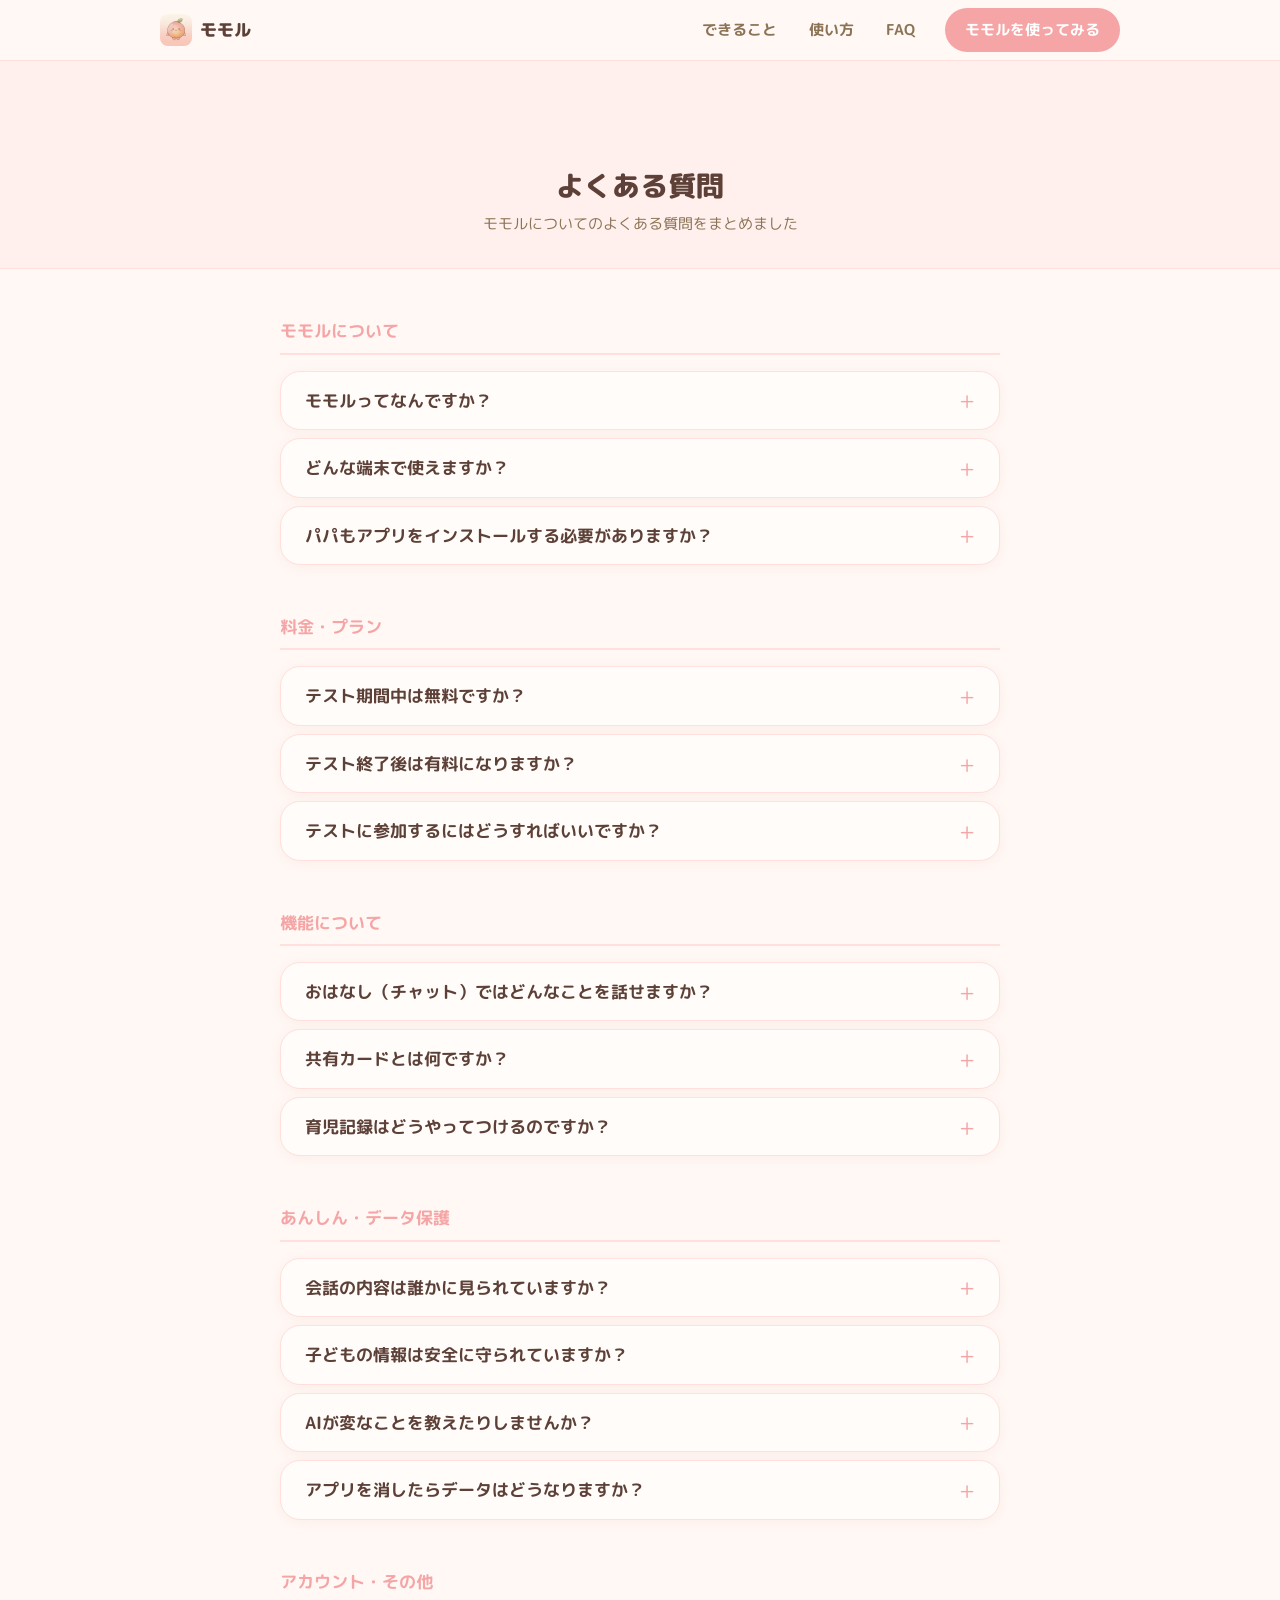
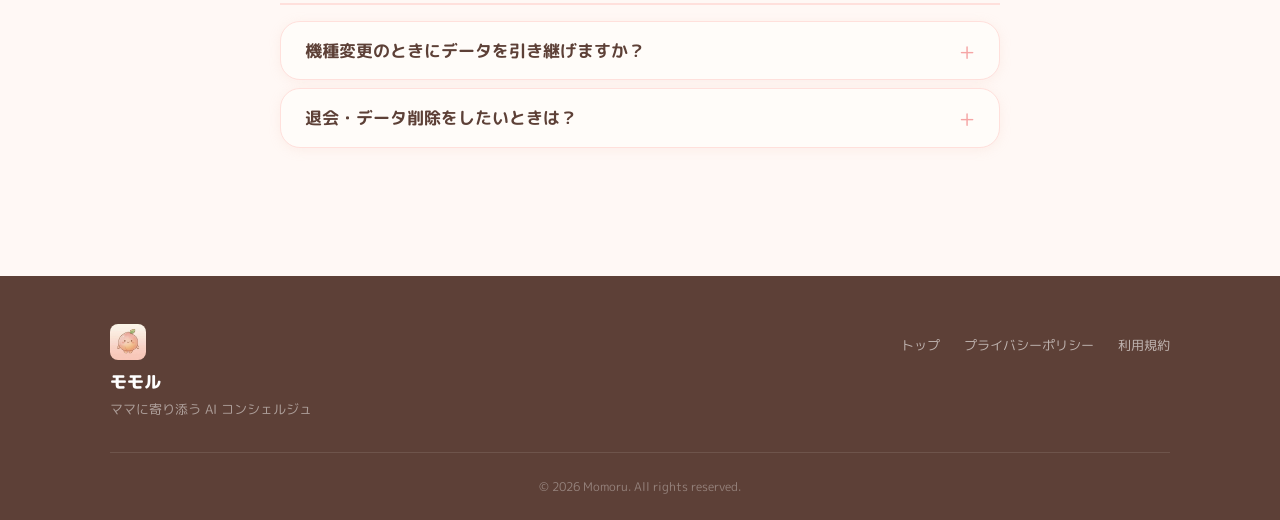
==== faq.html @ 01ae1408 "fix: 追加フィードバック11項目を反映（CTA遷移先・モモルって？説明文・guide④・FAQ回答4件修正）" ====
<!DOCTYPE html>
<html lang="ja">
<head>
  <meta charset="UTF-8">
  <meta name="viewport" content="width=device-width, initial-scale=1.0">
  <title>よくある質問 - モモル</title>
  <meta name="description" content="モモルに関するよくある質問をまとめました。料金、使い方、データの安全性など。">
  <link rel="icon" type="image/png" href="images/icon.png">
  <link rel="preconnect" href="https://fonts.googleapis.com">
  <link rel="preconnect" href="https://fonts.gstatic.com" crossorigin>
  <link href="https://fonts.googleapis.com/css2?family=M+PLUS+Rounded+1c:wght@400;500;700;800&display=swap" rel="stylesheet">
  <link rel="stylesheet" href="style.css">
</head>
<body class="subpage-body">

  <!-- ナビバー（共通） -->
  <nav class="navbar" id="navbar">
    <div class="nav-inner">
      <a href="index.html" class="nav-logo">
        <img src="images/icon.png" alt="モモル" class="nav-logo-img">
        <span class="nav-logo-text">モモル</span>
      </a>
      <div class="nav-links">
        <a href="index.html#features" class="nav-link">できること</a>
        <a href="index.html#how-it-works" class="nav-link">使い方</a>
        <a href="index.html#faq" class="nav-link">FAQ</a>
      </div>
      <a href="guide.html" class="nav-cta-btn">
        モモルを使ってみる
      </a>
      <button class="nav-hamburger" id="hamburger" aria-label="メニューを開く">
        <span></span><span></span><span></span>
      </button>
    </div>
    <div class="mobile-menu" id="mobileMenu">
      <a href="index.html#features" class="mobile-link">できること</a>
      <a href="index.html#how-it-works" class="mobile-link">使い方</a>
      <a href="index.html#faq" class="mobile-link">FAQ</a>
      <a href="guide.html" class="mobile-cta-btn">
        モモルを使ってみる
      </a>
    </div>
  </nav>

  <!-- ページヘッダー -->
  <div class="subpage-hero">
    <h1>よくある質問</h1>
    <p>モモルについてのよくある質問をまとめました</p>
  </div>

  <!-- コンテンツ -->
  <div class="subpage-content">

    <!-- カテゴリ: モモルについて -->
    <div class="faq-page-section">
      <h2>モモルについて</h2>
      <div class="faq-list">
        <div class="faq-item">
          <button class="faq-question" aria-expanded="false">
            <span>モモルってなんですか？</span>
            <span class="faq-toggle">+</span>
          </button>
          <div class="faq-answer">
            <p>モモルは、育児中のママ・パパをサポートするAI育児コンシェルジュです。日々の育児の悩みや愚痴を聞いてくれたり、育児の記録を自動でつけてくれたり、パパに今日の様子をやさしく届けてくれます。</p>
          </div>
        </div>
        <div class="faq-item">
          <button class="faq-question" aria-expanded="false">
            <span>どんな端末で使えますか？</span>
            <span class="faq-toggle">+</span>
          </button>
          <div class="faq-answer">
            <p>現在はiOS端末（iPhone）でご利用いただけます。TestFlightアプリ経由でインストールしていただきます。Android版は今後対応予定です。</p>
          </div>
        </div>
        <div class="faq-item">
          <button class="faq-question" aria-expanded="false">
            <span>パパもアプリをインストールする必要がありますか？</span>
            <span class="faq-toggle">+</span>
          </button>
          <div class="faq-answer">
            <p>はい。パパにも同じ手順でモモルをインストールしていただき、ママの「マイページ」にある招待QRコードを読み取ることでパートナー連携ができます。連携すると、共有カードの確認やスタンプの送信ができるようになります。</p>
          </div>
        </div>
      </div>
    </div>

    <!-- カテゴリ: 料金・プラン -->
    <div class="faq-page-section">
      <h2>料金・プラン</h2>
      <div class="faq-list">
        <div class="faq-item">
          <button class="faq-question" aria-expanded="false">
            <span>テスト期間中は無料ですか？</span>
            <span class="faq-toggle">+</span>
          </button>
          <div class="faq-answer">
            <p>はい、テスト期間中はすべての機能を完全無料でご利用いただけます。テスト終了後に有料プランへの移行をご案内する予定ですが、強制ではありません。</p>
          </div>
        </div>
        <div class="faq-item">
          <button class="faq-question" aria-expanded="false">
            <span>テスト終了後は有料になりますか？</span>
            <span class="faq-toggle">+</span>
          </button>
          <div class="faq-answer">
            <p>テスト終了後に有料プランへの移行をご案内する予定です。料金詳細は正式リリース時にお知らせします。テスト期間中に有料プランへの自動移行はありません。</p>
          </div>
        </div>
        <div class="faq-item">
          <button class="faq-question" aria-expanded="false">
            <span>テストに参加するにはどうすればいいですか？</span>
            <span class="faq-toggle">+</span>
          </button>
          <div class="faq-answer">
            <p><a href="https://lin.ee/NxLDeRDX" target="_blank" rel="noopener" style="color: var(--primary); font-weight: 600;">LINE公式アカウント</a>を友達追加していただくと、TestFlightの招待リンクを自動でお届けします。</p>
          </div>
        </div>
      </div>
    </div>

    <!-- カテゴリ: 機能について -->
    <div class="faq-page-section">
      <h2>機能について</h2>
      <div class="faq-list">
        <div class="faq-item">
          <button class="faq-question" aria-expanded="false">
            <span>おはなし（チャット）ではどんなことを話せますか？</span>
            <span class="faq-toggle">+</span>
          </button>
          <div class="faq-answer">
            <p>育児の悩み、ちょっとした愚痴、嬉しかったこと、育児に関する相談など、なんでもお話しいただけます。モモルはあなたの気持ちに寄り添って、やさしく応えてくれます。</p>
          </div>
        </div>
        <div class="faq-item">
          <button class="faq-question" aria-expanded="false">
            <span>共有カードとは何ですか？</span>
            <span class="faq-toggle">+</span>
          </button>
          <div class="faq-answer">
            <p>ママとモモルの会話をもとに、その日の育児の様子をやさしくまとめたカードです。パートナー連携をしていると、パパのアプリに自動で届きます。パパはスタンプで気持ちを返すことができます。</p>
          </div>
        </div>
        <div class="faq-item">
          <button class="faq-question" aria-expanded="false">
            <span>育児記録はどうやってつけるのですか？</span>
            <span class="faq-toggle">+</span>
          </button>
          <div class="faq-answer">
            <p>モモルとの会話の中で、授乳・睡眠・離乳食などの情報が自動的に記録されます。手動で追加・修正することもできます。「レポート」タブから記録を確認できます。</p>
          </div>
        </div>
      </div>
    </div>

    <!-- カテゴリ: あんしん・データ保護 -->
    <div class="faq-page-section">
      <h2>あんしん・データ保護</h2>
      <div class="faq-list">
        <div class="faq-item">
          <button class="faq-question" aria-expanded="false">
            <span>会話の内容は誰かに見られていますか？</span>
            <span class="faq-toggle">+</span>
          </button>
          <div class="faq-answer">
            <p>会話データは適切なセキュリティ対策のもと、安全に管理されています。運営チームが会話の中身を読むことはありません。詳しくは<a href="privacy.html" style="color: var(--primary); font-weight: 600;">プライバシーポリシー</a>をご確認ください。</p>
          </div>
        </div>
        <div class="faq-item">
          <button class="faq-question" aria-expanded="false">
            <span>子どもの情報は安全に守られていますか？</span>
            <span class="faq-toggle">+</span>
          </button>
          <div class="faq-answer">
            <p>お子さまの情報は適切なセキュリティ対策のもと保存しており、第三者への提供は一切行いません。個人情報の取り扱いについては<a href="privacy.html" style="color: var(--primary); font-weight: 600;">プライバシーポリシー</a>に詳しく記載しています。</p>
          </div>
        </div>
        <div class="faq-item">
          <button class="faq-question" aria-expanded="false">
            <span>AIが変なことを教えたりしませんか？</span>
            <span class="faq-toggle">+</span>
          </button>
          <div class="faq-answer">
            <p>モモルは、不安をあおったり、危険な情報を伝えたりしないよう、やさしく寄り添う回答を心がけています。ただし、AIの回答はあくまで参考情報です。お子さまの健康に関する判断は、必ず医療の専門家にご相談ください。</p>
          </div>
        </div>
        <div class="faq-item">
          <button class="faq-question" aria-expanded="false">
            <span>アプリを消したらデータはどうなりますか？</span>
            <span class="faq-toggle">+</span>
          </button>
          <div class="faq-answer">
            <p>アプリを削除すると、端末に保存されている会話履歴は消去されます。プロフィール、共有カード、育児記録などのデータはサーバーに保存されているため、再インストールすれば復元されます。</p>
          </div>
        </div>
      </div>
    </div>

    <!-- カテゴリ: アカウント・その他 -->
    <div class="faq-page-section">
      <h2>アカウント・その他</h2>
      <div class="faq-list">
        <div class="faq-item">
          <button class="faq-question" aria-expanded="false">
            <span>機種変更のときにデータを引き継げますか？</span>
            <span class="faq-toggle">+</span>
          </button>
          <div class="faq-answer">
            <p>プロフィール、共有カード、育児記録などのサーバーデータは、新しい端末でアプリをインストールすれば引き継がれます。ただし、端末に保存されている会話履歴は引き継げませんのでご了承ください。</p>
          </div>
        </div>
        <div class="faq-item">
          <button class="faq-question" aria-expanded="false">
            <span>退会・データ削除をしたいときは？</span>
            <span class="faq-toggle">+</span>
          </button>
          <div class="faq-answer">
            <p>アプリ内の「マイページ」から退会申請ができます。退会すると、サーバーに保存されたすべてのデータ（プロフィール、共有カード、育児記録など）が削除されます。削除後のデータは復元できませんのでご注意ください。</p>
          </div>
        </div>
      </div>
    </div>

  </div>

  <!-- フッター -->
  <footer class="footer">
    <div class="footer-inner">
      <div class="footer-top">
        <div class="footer-brand">
          <img src="images/icon.png" alt="モモル" class="footer-logo">
          <span class="footer-brand-name">モモル</span>
          <p class="footer-brand-desc">ママに寄り添う AI コンシェルジュ</p>
        </div>
        <div class="footer-links">
          <a href="index.html">トップ</a>
          <a href="privacy.html">プライバシーポリシー</a>
          <a href="terms.html">利用規約</a>
        </div>
      </div>
      <div class="footer-bottom">
        <p>&copy; 2026 Momoru. All rights reserved.</p>
      </div>
    </div>
  </footer>

  <script src="script.js"></script>
</body>
</html>
---- style.css ----
/* ============================================
   モモル LP - スタイルシート
   カラーシステム: アプリ constants/theme.ts と統一
   タイポグラフィ: Apple HIG準拠（iOS Dynamic Type基準）
   ============================================ */

/* Google Fonts */
@import url('https://fonts.googleapis.com/css2?family=M+PLUS+Rounded+1c:wght@400;500;700;800&display=swap');

/* ============ CSS変数（theme.ts と同一） ============ */
:root {
  /* プライマリカラー */
  --primary:        #F5A5A5;
  --primary-dark:   #e88e8e;
  --primary-light:  #FDDCB5;

  /* テキスト */
  --text:           #5D4037;
  --text-sub:       #8B7355;
  --text-muted:     #C4B5A5;

  /* 背景 */
  --bg:             #FFF8F5;
  --bg-card:        #FFFCF9;
  --bg-elevated:    #FFF0ED;
  --bg-warm:        #FFFCF9;

  /* ボーダー */
  --border:         #FFE0DC;
  --border-light:   #FFF0ED;

  /* シャドウ */
  --shadow-sm:      0 2px 8px rgba(240,192,176,0.15);
  --shadow-md:      0 4px 16px rgba(240,192,176,0.22);
  --shadow-card:    0 2px 12px rgba(240,192,176,0.18);

  /* フォント */
  --font: 'M PLUS Rounded 1c', 'Hiragino Maru Gothic ProN', 'Hiragino Sans', sans-serif;

  /* 角丸 */
  --r-sm:  12px;
  --r-md:  16px;
  --r-lg:  20px;
  --r-xl:  24px;
  --r-pill: 9999px;

  /* ============ HIG準拠 タイポグラフィスケール ============ */
  /* iOS Dynamic Type (Large = default) に準拠 */
  --text-large-title: 34px;   /* Large Title */
  --text-title1:      28px;   /* Title 1 */
  --text-title2:      22px;   /* Title 2 */
  --text-title3:      20px;   /* Title 3 */
  --text-headline:    17px;   /* Headline (semibold) */
  --text-body:        17px;   /* Body */
  --text-callout:     16px;   /* Callout */
  --text-subhead:     15px;   /* Subhead */
  --text-footnote:    13px;   /* Footnote */
  --text-caption1:    12px;   /* Caption 1 */
  --text-caption2:    11px;   /* Caption 2 (最小) */

  /* ============ HIG準拠 余白スケール ============ */
  --space-xs:   8px;
  --space-sm:   12px;
  --space-md:   16px;
  --space-lg:   24px;
  --space-xl:   32px;
  --space-2xl:  48px;
  --space-3xl:  64px;
  --space-4xl:  80px;

  /* タッチターゲット最小サイズ */
  --touch-target: 44px;

  /* コンテンツ最大幅 */
  --max-width: 1000px;

  /* 画面端マージン */
  --page-margin: 20px;
}

/* ============ リセット & ベース ============ */
*, *::before, *::after { box-sizing: border-box; margin: 0; padding: 0; }
html {
  scroll-behavior: smooth;
  font-size: 16px; /* ブラウザデフォルト維持 */
  -webkit-text-size-adjust: 100%;
}
body {
  font-family: var(--font);
  background: var(--bg);
  color: var(--text);
  font-size: var(--text-body);
  line-height: 1.6;  /* HIG: Body line-height ≈ 1.5〜1.6 */
  overflow-x: hidden;
  -webkit-font-smoothing: antialiased;
  -moz-osx-font-smoothing: grayscale;
}
img { max-width: 100%; height: auto; display: block; }
a { text-decoration: none; color: inherit; }

/* ============ ナビバー（全ページ共通） ============ */
.navbar {
  position: fixed;
  top: 0; left: 0; right: 0;
  z-index: 1000;
  background: rgba(255, 248, 245, 0.94);
  backdrop-filter: blur(12px);
  -webkit-backdrop-filter: blur(12px);
  border-bottom: 1px solid var(--border);
  transition: box-shadow 0.3s;
}
.navbar.scrolled { box-shadow: var(--shadow-md); }

.nav-inner {
  max-width: var(--max-width);
  margin: 0 auto;
  padding: 0 var(--page-margin);
  height: 60px; /* HIG: ナビバー高さ 44pt以上 */
  display: flex;
  align-items: center;
  gap: var(--space-md);
}

.nav-logo {
  display: flex;
  align-items: center;
  gap: var(--space-xs);
  flex-shrink: 0;
  min-height: var(--touch-target); /* タッチターゲット確保 */
}
.nav-logo-img { width: 32px; height: 32px; border-radius: 8px; object-fit: cover; }
.nav-logo-text {
  font-size: var(--text-headline); /* 17px */
  font-weight: 800;
  color: var(--text);
}

.nav-links {
  display: flex;
  gap: 4px;
  margin-left: auto;
}
.nav-link {
  padding: 10px 14px; /* タッチターゲット: 高さ44px確保 */
  min-height: var(--touch-target);
  display: inline-flex;
  align-items: center;
  border-radius: var(--r-pill);
  font-size: var(--text-subhead); /* 15px */
  font-weight: 600;
  color: var(--text-sub);
  transition: background 0.2s, color 0.2s;
}
.nav-link:hover { background: var(--bg-elevated); color: var(--primary); }

.nav-cta-btn {
  display: inline-flex;
  align-items: center;
  gap: 6px;
  padding: 0 20px;
  height: var(--touch-target); /* 44px: HIG最小タッチターゲット */
  background: var(--primary);
  color: #fff;
  border-radius: var(--r-pill);
  font-size: var(--text-subhead); /* 15px */
  font-weight: 700;
  white-space: nowrap;
  flex-shrink: 0;
  transition: opacity 0.2s, transform 0.15s;
}
.nav-cta-btn:hover { opacity: 0.85; transform: translateY(-1px); }

.nav-hamburger {
  display: none;
  flex-direction: column;
  gap: 5px;
  background: none;
  border: none;
  cursor: pointer;
  padding: 10px; /* タッチターゲット確保 */
  margin-left: auto;
  min-width: var(--touch-target);
  min-height: var(--touch-target);
  align-items: center;
  justify-content: center;
}
.nav-hamburger span {
  display: block;
  width: 24px;
  height: 2px;
  background: var(--text);
  border-radius: 2px;
  transition: all 0.3s;
}

/* モバイルメニュー */
.mobile-menu {
  display: none;
  flex-direction: column;
  gap: 0;
  padding: var(--space-xs) var(--page-margin) var(--space-lg);
  border-top: 1px solid var(--border);
  background: rgba(255, 248, 245, 0.98);
}
.mobile-menu.open { display: flex; }
.mobile-link {
  padding: 14px 0; /* タッチターゲット: 高さ44px以上 */
  min-height: var(--touch-target);
  display: flex;
  align-items: center;
  font-size: var(--text-subhead); /* 15px */
  font-weight: 600;
  color: var(--text-sub);
  border-bottom: 1px solid var(--border-light);
  transition: color 0.2s;
}
.mobile-link:last-of-type { border-bottom: none; }
.mobile-link:hover { color: var(--primary); }
.mobile-cta-btn {
  display: flex;
  align-items: center;
  justify-content: center;
  gap: var(--space-xs);
  margin-top: var(--space-sm);
  height: 52px; /* モバイルCTAは大きめに */
  background: var(--primary);
  color: #fff;
  border-radius: var(--r-pill);
  font-size: var(--text-headline); /* 17px */
  font-weight: 700;
}

/* ============ セクション共通 ============ */
.section-inner {
  max-width: var(--max-width);
  margin: 0 auto;
  padding: 0 var(--page-margin);
}

.section-label {
  display: inline-block;
  font-size: var(--text-footnote); /* 13px */
  font-weight: 700;
  color: var(--primary);
  letter-spacing: 0.08em;
  margin-bottom: var(--space-xs);
}
.section-label-center { display: block; text-align: center; }

.section-title {
  font-size: clamp(var(--text-title2), 4vw, var(--text-title1)); /* 22px〜28px */
  font-weight: 800;
  color: var(--text);
  line-height: 1.3; /* HIG: 見出しは1.2〜1.3 */
  margin-bottom: var(--space-2xl); /* 48px */
}
.section-title-center { text-align: center; }

/* ============ ヒーロー ============ */
.hero {
  position: relative;
  min-height: 100dvh;
  display: flex;
  align-items: center;
  justify-content: center;
  padding: 80px var(--page-margin) var(--space-lg);
  overflow: hidden;
  background: var(--bg);
}

/* 絵本風背景装飾（IGアセット使用） */
.hero-deco { position: absolute; inset: 0; pointer-events: none; overflow: hidden; }

.deco-img {
  position: absolute;
  pointer-events: none;
  user-select: none;
}

/* 雲 */
.deco-cloud-tl { top: 6%;  left: 2%;   width: 130px; animation: floatSlow 9s ease-in-out infinite; }
.deco-cloud-tr { top: 10%; right: 3%;  width: 110px; animation: floatSlow 11s ease-in-out infinite 2s; }
.deco-cloud-bl { bottom: 18%; left: 4%;  width: 90px;  animation: floatSlow 8s ease-in-out infinite 1s; }
.deco-cloud-br { bottom: 22%; right: 3%; width: 120px; animation: floatSlow 10s ease-in-out infinite 3s; }

/* 星 */
.deco-star-tl  { top: 14%; left: 10%;  width: 34px; animation: twinkle 3s ease-in-out infinite; }
.deco-star-tr  { top: 9%;  right: 14%; width: 26px; animation: twinkle 4s ease-in-out infinite 1s; }
.deco-star-ml  { top: 32%; left: 5%;   width: 22px; animation: twinkle 3.5s ease-in-out infinite 0.5s; }
.deco-star-mr  { top: 22%; right: 7%;  width: 30px; animation: twinkle 5s ease-in-out infinite 2s; }
.deco-star-bl  { bottom: 32%; left: 9%;  width: 20px; animation: twinkle 4s ease-in-out infinite 1.5s; }
.deco-star-br  { bottom: 28%; right: 11%; width: 24px; animation: twinkle 3s ease-in-out infinite 0.8s; }

/* 植物・装飾 */
.deco-leaf-l  { bottom: 0; left: 0;  width: 90px;  }
.deco-leaf-r  { bottom: 0; right: 0; width: 90px;  }
.deco-berry   { top: 52%; left: 2%;  width: 64px;  }
.deco-flower  { top: 38%; right: 3%; width: 44px; animation: twinkle 6s ease-in-out infinite; }

@keyframes floatSlow {
  0%, 100% { transform: translateY(0); }
  50% { transform: translateY(-10px); }
}
@keyframes twinkle {
  0%, 100% { opacity: 1; transform: scale(1); }
  50% { opacity: 0.55; transform: scale(0.82); }
}
@keyframes float {
  0%, 100% { transform: translateY(0); }
  50% { transform: translateY(-14px); }
}

/* ヒーローコンテンツ */
.hero-inner {
  position: relative;
  z-index: 1;
  display: flex;
  flex-direction: column;
  align-items: center;
  text-align: center;
  max-width: 640px;
}

.hero-test-badge {
  display: inline-block;
  background: var(--bg-elevated);
  color: var(--primary);
  border: 1.5px solid var(--border);
  border-radius: var(--r-pill);
  padding: 6px 20px;
  font-size: var(--text-footnote); /* 13px */
  font-weight: 700;
  margin-bottom: var(--space-sm); /* 12px */
  letter-spacing: 0.04em;
}

/* ヒーロータイトル（ぴよログ参考サイズ感） */
.hero-label {
  font-size: clamp(var(--text-callout), 3.5vw, var(--text-title3)); /* 16px〜20px */
  font-weight: 700;
  color: var(--text-sub);
  margin-bottom: 2px;
  letter-spacing: 0.06em;
  line-height: 1.4;
  white-space: nowrap;
}

.hero-title {
  font-size: clamp(var(--text-title1), 8vw, 52px); /* 28px〜52px: ぴよログ参考 */
  font-weight: 800;
  color: var(--primary);
  line-height: 1.15;
  margin-bottom: var(--space-sm); /* 12px */
  letter-spacing: 0.02em;
}

.hero-catch {
  font-size: clamp(var(--text-title3), 4vw, var(--text-title2)); /* 20px〜22px */
  font-weight: 800;
  color: var(--text);
  margin-bottom: var(--space-xs); /* 8px */
  line-height: 1.4;
}

.hero-target {
  font-size: var(--text-subhead); /* 15px */
  font-weight: 600;
  color: var(--text-sub);
  margin-bottom: var(--space-md); /* 16px */
  line-height: 1.5;
}

.hero-cta {
  display: inline-flex;
  align-items: center;
  gap: 10px;
  padding: 0 40px;
  height: 56px; /* HIG: 主要CTAは44px以上、メインCTAは大きめに */
  background: var(--primary);
  color: #fff;
  border-radius: var(--r-pill);
  font-size: var(--text-headline); /* 17px */
  font-weight: 800;
  box-shadow: 0 6px 24px rgba(245,165,165,0.4);
  transition: background 0.2s, transform 0.15s, box-shadow 0.2s;
  margin-bottom: var(--space-sm); /* 12px */
}
.hero-cta:hover {
  background: var(--primary-dark);
  transform: translateY(-2px);
  box-shadow: 0 10px 32px rgba(245,165,165,0.5);
}

.hero-cta-note {
  font-size: var(--text-caption1); /* 12px */
  color: var(--text-muted);
  font-weight: 500;
  line-height: 1.5;
}

/* ============ モモルって？ ============ */
.about {
  padding: var(--space-4xl) 0; /* 80px */
  background: var(--bg);
}

.about-grid {
  display: grid;
  grid-template-columns: 1fr 1.4fr;
  gap: var(--space-3xl); /* 64px */
  align-items: center;
}

.about-visual { text-align: center; }
.about-img {
  width: clamp(140px, 22vw, 200px);
  margin: 0 auto;
  filter: drop-shadow(0 4px 16px rgba(245,165,165,0.25));
  animation: float 5s ease-in-out infinite;
}

.about-title {
  font-size: clamp(var(--text-title3), 3.5vw, var(--text-title1)); /* 20px〜28px */
  font-weight: 800;
  color: var(--text);
  line-height: 1.3;
  margin-bottom: var(--space-md); /* 16px */
}
.about-desc {
  font-size: var(--text-subhead); /* 15px */
  color: var(--text-sub);
  line-height: 1.8; /* 本文は広めの行間 */
  margin-bottom: var(--space-lg); /* 24px */
}
.about-tags {
  display: flex;
  flex-wrap: wrap;
  gap: var(--space-xs); /* 8px */
}
.about-tag {
  display: inline-block;
  background: var(--bg-elevated);
  color: var(--primary);
  border: 1.5px solid var(--border);
  border-radius: var(--r-pill);
  padding: 6px 16px; /* タッチターゲット考慮 */
  font-size: var(--text-footnote); /* 13px */
  font-weight: 700;
}

/* ============ 特徴セクション ============ */
.features {
  padding: var(--space-4xl) 0; /* 80px */
  background: var(--bg-card);
}

.features-grid {
  display: grid;
  grid-template-columns: repeat(2, 1fr);
  gap: var(--space-lg); /* 24px */
}

.feature-card {
  background: var(--bg);
  border: 1.5px solid var(--border);
  border-radius: var(--r-xl);
  padding: var(--space-xl) var(--space-lg); /* 32px 24px */
  display: flex;
  flex-direction: column;
  align-items: center;
  text-align: center;
  box-shadow: var(--shadow-card);
  transition: transform 0.25s, box-shadow 0.25s;
  opacity: 0;
  transform: translateY(20px);
}
.feature-card.visible {
  opacity: 1;
  transform: translateY(0);
  transition: opacity 0.5s ease, transform 0.5s ease, box-shadow 0.25s;
}
.feature-card:hover {
  transform: translateY(-4px);
  box-shadow: var(--shadow-md);
}

.feature-img-wrap {
  width: 90px;
  height: 90px;
  margin: 0 auto var(--space-md); /* 16px */
  display: flex;
  align-items: center;
  justify-content: center;
}
.feature-img {
  width: 100%;
  height: 100%;
  object-fit: contain;
  filter: drop-shadow(0 2px 8px rgba(245,165,165,0.2));
}

.feature-title {
  font-size: var(--text-headline); /* 17px: HIG Headline */
  font-weight: 800;
  color: var(--text);
  line-height: 1.4;
  margin-bottom: var(--space-xs); /* 8px */
}
.feature-desc {
  font-size: var(--text-subhead); /* 15px: HIG Subhead */
  color: var(--text-sub);
  line-height: 1.75;
}

/* ============ 使い方 ============ */
.how-it-works {
  padding: var(--space-4xl) 0; /* 80px */
  background: var(--bg);
}

.steps-grid {
  display: flex;
  align-items: flex-start;
  justify-content: center;
  gap: 0;
  margin-bottom: var(--space-lg); /* 24px */
}

.step-card {
  background: var(--bg-card);
  border: 1.5px solid var(--border);
  border-radius: var(--r-xl);
  padding: var(--space-xl) var(--space-md); /* 32px 20px */
  text-align: center;
  flex: 1;
  max-width: 260px;
  box-shadow: var(--shadow-card);
  opacity: 0;
  transform: translateY(20px);
  transition: opacity 0.5s ease, transform 0.5s ease;
}
.step-card.visible { opacity: 1; transform: translateY(0); }

.step-num-img {
  width: 44px;
  height: 44px;
  margin: 0 auto var(--space-sm); /* 12px */
}
.step-num-img img {
  width: 100%;
  height: 100%;
  object-fit: contain;
}

.step-img-wrap {
  width: 72px;
  height: 72px;
  margin: 0 auto var(--space-sm); /* 12px */
}
.step-img {
  width: 100%;
  height: 100%;
  object-fit: contain;
  filter: drop-shadow(0 2px 6px rgba(245,165,165,0.2));
}

.step-title {
  font-size: var(--text-headline); /* 17px: HIG Headline */
  font-weight: 800;
  color: var(--text);
  margin-bottom: var(--space-xs); /* 8px */
  line-height: 1.4;
}
.step-desc {
  font-size: var(--text-subhead); /* 15px: HIG Subhead */
  color: var(--text-sub);
  line-height: 1.7;
}

.step-arrow {
  font-size: 22px;
  color: var(--border);
  padding: 0 10px;
  align-self: center;
  flex-shrink: 0;
  margin-top: -20px;
}

.steps-cta {
  text-align: center;
}
.steps-guide-link {
  font-size: var(--text-subhead); /* 15px */
  font-weight: 700;
  color: var(--primary);
  border-bottom: 1.5px solid var(--border);
  padding-bottom: 2px;
  transition: color 0.2s;
}
.steps-guide-link:hover { color: var(--primary-dark); }

/* ============ テスターの声 ============ */
.testimonials {
  padding: var(--space-4xl) 0; /* 80px */
  background: var(--bg-card);
}

.testimonials-grid {
  display: grid;
  grid-template-columns: repeat(3, 1fr);
  gap: var(--space-md); /* 16px */
  margin-bottom: var(--space-md);
}

.testimonial-card {
  background: var(--bg);
  border: 1.5px solid var(--border);
  border-radius: var(--r-xl);
  padding: var(--space-lg) var(--space-md); /* 24px 20px */
  display: flex;
  flex-direction: column;
  text-align: left;
  box-shadow: var(--shadow-card);
  opacity: 0;
  transform: translateY(20px);
  transition: opacity 0.5s ease, transform 0.5s ease;
}
.testimonial-card.visible { opacity: 1; transform: translateY(0); }

.testimonial-text {
  font-size: var(--text-subhead); /* 15px: HIG Subhead（14→15に引き上げ） */
  color: var(--text-sub);
  line-height: 1.75;
  margin-bottom: var(--space-md); /* 16px */
  flex: 1;
}

.testimonial-author {
  display: flex;
  align-items: center;
  gap: 6px;
  font-size: var(--text-footnote); /* 13px */
}
.testimonial-role {
  display: inline-block;
  padding: 3px 10px;
  border-radius: var(--r-pill);
  font-size: var(--text-caption1); /* 12px */
  font-weight: 700;
}
.mama-role { background: var(--bg-elevated); color: var(--primary); }
.papa-role { background: #E0F4FF; color: #5B9BD5; }
.testimonial-name { color: var(--text-muted); }

.testimonials-note {
  text-align: center;
  font-size: var(--text-caption1); /* 12px */
  color: var(--text-muted);
  line-height: 1.6;
}

/* ============ FAQ ============ */
.faq {
  padding: var(--space-4xl) 0; /* 80px */
  background: var(--bg);
}

.faq-list {
  max-width: 720px;
  margin: 0 auto var(--space-lg); /* 24px */
  display: flex;
  flex-direction: column;
  gap: var(--space-xs); /* 8px */
}

.faq-item {
  background: var(--bg-card);
  border: 1.5px solid var(--border);
  border-radius: var(--r-lg);
  overflow: hidden;
  box-shadow: var(--shadow-card);
  transition: box-shadow 0.2s;
}
.faq-item:hover { box-shadow: var(--shadow-md); }

.faq-question {
  width: 100%;
  display: flex;
  align-items: center;
  justify-content: space-between;
  padding: var(--space-md) var(--space-lg); /* 16px 24px */
  min-height: var(--touch-target); /* 44px: タッチターゲット確保 */
  background: none;
  border: none;
  cursor: pointer;
  font-family: var(--font);
  font-size: var(--text-headline); /* 17px: HIG Headline */
  font-weight: 700;
  color: var(--text);
  text-align: left;
  gap: var(--space-sm); /* 12px */
  line-height: 1.5;
}
.faq-question:hover { color: var(--primary); }

.faq-toggle {
  font-size: 22px;
  font-weight: 400;
  color: var(--primary);
  flex-shrink: 0;
  transition: transform 0.3s;
  line-height: 1;
}
.faq-question[aria-expanded="true"] .faq-toggle { transform: rotate(45deg); }

.faq-answer {
  max-height: 0;
  overflow: hidden;
  transition: max-height 0.35s ease, padding 0.3s;
}
.faq-item.open .faq-answer {
  max-height: 400px;
  padding: 0 var(--space-lg) var(--space-md); /* 0 24px 16px */
}
.faq-answer.open {
  max-height: 400px;
  padding: 0 var(--space-lg) var(--space-md);
}
.faq-answer p {
  font-size: var(--text-subhead); /* 15px: HIG Subhead（14→15に引き上げ） */
  color: var(--text-sub);
  line-height: 1.8;
}

.faq-more {
  text-align: center;
}
.faq-more-link {
  font-size: var(--text-subhead); /* 15px */
  font-weight: 700;
  color: var(--primary);
  border-bottom: 1.5px solid var(--border);
  padding-bottom: 2px;
  display: inline-block;
  min-height: var(--touch-target);
  line-height: var(--touch-target);
}
.faq-more-link:hover { color: var(--primary-dark); }

/* ============ 最終CTA ============ */
.cta {
  position: relative;
  padding: 100px 0;
  background: var(--bg-elevated);
  overflow: hidden;
}

/* CTAセクションの絵本装飾 */
.cta-deco { position: absolute; inset: 0; pointer-events: none; overflow: hidden; }
.cta-deco-star-l { position: absolute; top: 18%; left: 5%;  width: 28px; animation: twinkle 4s ease-in-out infinite; }
.cta-deco-star-r { position: absolute; top: 14%; right: 6%; width: 32px; animation: twinkle 3s ease-in-out infinite 1s; }
.cta-deco-heart-l { position: absolute; bottom: 22%; left: 7%;  width: 36px; animation: floatSlow 5s ease-in-out infinite; }
.cta-deco-heart-r { position: absolute; bottom: 26%; right: 6%; width: 30px; animation: floatSlow 6s ease-in-out infinite 2s; }
.cta-deco-cloud-l { position: absolute; top: 8%; left: 2%;  width: 100px; animation: floatSlow 10s ease-in-out infinite; }
.cta-deco-cloud-r { position: absolute; bottom: 10%; right: 3%; width: 90px; animation: floatSlow 8s ease-in-out infinite 3s; }

.cta-inner {
  position: relative;
  z-index: 1;
  display: flex;
  flex-direction: column;
  align-items: center;
  text-align: center;
}

.cta-momo {
  width: clamp(110px, 18vw, 160px);
  margin: 0 auto var(--space-lg); /* 24px */
  filter: drop-shadow(0 6px 20px rgba(245,165,165,0.3));
  animation: float 4s ease-in-out infinite;
}

.cta-title {
  font-size: clamp(var(--text-title2), 5.5vw, var(--text-large-title)); /* 22px〜34px */
  font-weight: 800;
  color: var(--text);
  line-height: 1.3;
  margin-bottom: var(--space-sm); /* 12px */
}

.cta-sub {
  font-size: var(--text-subhead); /* 15px */
  color: var(--text-sub);
  margin-bottom: var(--space-lg); /* 24px */
  line-height: 1.6;
}

.cta-badges {
  display: flex;
  gap: var(--space-xs); /* 8px */
  flex-wrap: wrap;
  justify-content: center;
  margin-bottom: var(--space-xl); /* 32px */
}
.cta-badge {
  display: inline-block;
  background: var(--bg-card);
  border: 1.5px solid var(--border);
  border-radius: var(--r-pill);
  padding: 6px 18px;
  font-size: var(--text-footnote); /* 13px */
  font-weight: 700;
  color: var(--text-sub);
}

.cta-btn {
  display: inline-flex;
  align-items: center;
  gap: 10px;
  padding: 0 48px;
  height: 60px; /* メインCTAは大きめ */
  background: var(--primary);
  color: #fff;
  border-radius: var(--r-pill);
  font-size: var(--text-title3); /* 20px */
  font-weight: 800;
  box-shadow: 0 8px 28px rgba(245,165,165,0.4);
  transition: background 0.2s, transform 0.15s, box-shadow 0.2s;
  margin-bottom: var(--space-md); /* 16px */
}
.cta-btn:hover {
  background: var(--primary-dark);
  transform: translateY(-2px);
  box-shadow: 0 12px 36px rgba(245,165,165,0.5);
}

.cta-note {
  font-size: var(--text-footnote); /* 13px */
  color: var(--text-muted);
  line-height: 1.6;
}

/* ============ フッター ============ */
.footer {
  background: var(--text);
  color: rgba(255,255,255,0.85);
  padding: var(--space-2xl) 0 var(--space-lg); /* 48px 0 24px */
}

.footer-inner { max-width: 1100px; margin: 0 auto; padding: 0 var(--page-margin); }

.footer-top {
  display: flex;
  gap: var(--space-2xl); /* 48px */
  margin-bottom: var(--space-xl); /* 32px */
  flex-wrap: wrap;
}

.footer-brand { flex-shrink: 0; }
.footer-logo { width: 36px; height: 36px; border-radius: 8px; margin-bottom: var(--space-xs); }
.footer-brand-name {
  font-size: var(--text-headline); /* 17px */
  font-weight: 800;
  color: #fff;
  display: block;
  margin-bottom: 4px;
}
.footer-brand-desc {
  font-size: var(--text-footnote); /* 13px */
  color: rgba(255,255,255,0.5);
  line-height: 1.6;
}

.footer-links {
  display: flex;
  flex-wrap: wrap;
  gap: var(--space-xs) var(--space-lg); /* 8px 24px */
  align-content: flex-start;
  margin-left: auto;
}
.footer-links a {
  font-size: var(--text-footnote); /* 13px */
  color: rgba(255,255,255,0.6);
  transition: color 0.2s;
  min-height: var(--touch-target);
  display: inline-flex;
  align-items: center;
}
.footer-links a:hover { color: #fff; }

.footer-bottom {
  border-top: 1px solid rgba(255,255,255,0.1);
  padding-top: var(--space-lg); /* 24px */
  text-align: center;
}
.footer-bottom p {
  font-size: var(--text-caption1); /* 12px */
  color: rgba(255,255,255,0.35);
  line-height: 1.6;
}

/* ============ アニメーション ============ */
[data-animate] {
  opacity: 0;
  transform: translateY(20px);
}
[data-animate].visible {
  opacity: 1;
  transform: translateY(0);
  transition: opacity 0.5s ease, transform 0.5s ease;
}

/* ============ サブページ共通レイアウト ============ */
.subpage-body {
  padding-top: 60px;
}

.subpage-hero {
  background: var(--bg-elevated);
  padding: calc(60px + var(--space-2xl)) var(--page-margin) var(--space-xl); /* navbar(60px) + 48px top, 20px sides, 32px bottom */
  text-align: center;
  border-bottom: 1px solid var(--border);
}
.subpage-hero h1 {
  font-size: var(--text-title1); /* 28px: HIG Title 1 */
  font-weight: 800;
  color: var(--text);
  margin-bottom: var(--space-xs); /* 8px */
  line-height: 1.3;
}
.subpage-hero p {
  font-size: var(--text-subhead); /* 15px: HIG Subhead（14→15に引き上げ） */
  color: var(--text-sub);
  line-height: 1.6;
}

.subpage-content {
  max-width: 760px;
  margin: 0 auto;
  padding: var(--space-2xl) var(--page-margin) var(--space-4xl); /* 48px 20px 80px */
}

/* ============ FAQ専用ページ ============ */
.faq-page-section {
  margin-bottom: var(--space-2xl); /* 48px */
}
.faq-page-section h2 {
  font-size: var(--text-headline); /* 17px */
  font-weight: 700;
  color: var(--primary);
  margin-bottom: var(--space-md); /* 16px */
  padding-bottom: var(--space-xs); /* 8px */
  border-bottom: 2px solid var(--border);
}

/* ============ 利用規約・プライバシーポリシー ============ */
.legal-content h2 {
  font-size: var(--text-title3); /* 20px: HIG Title 3 */
  font-weight: 700;
  color: var(--text);
  margin: var(--space-xl) 0 var(--space-sm); /* 32px 0 12px */
  padding-bottom: var(--space-xs); /* 8px */
  border-bottom: 1px solid var(--border);
  line-height: 1.4;
}
.legal-content h3 {
  font-size: var(--text-headline); /* 17px: HIG Headline */
  font-weight: 700;
  color: var(--text);
  margin: var(--space-lg) 0 var(--space-xs); /* 24px 0 8px */
  line-height: 1.4;
}
.legal-content p {
  font-size: var(--text-subhead); /* 15px: HIG Subhead（14→15に引き上げ） */
  color: var(--text-sub);
  line-height: 1.8;
  margin-bottom: var(--space-sm); /* 12px */
}
.legal-content ul, .legal-content ol {
  padding-left: var(--space-lg); /* 24px */
  margin-bottom: var(--space-sm); /* 12px */
}
.legal-content li {
  font-size: var(--text-subhead); /* 15px */
  color: var(--text-sub);
  line-height: 1.8;
  margin-bottom: 6px;
}
.legal-date {
  font-size: var(--text-footnote); /* 13px */
  color: var(--text-muted);
  text-align: right;
  margin-bottom: var(--space-xl); /* 32px */
  line-height: 1.6;
}

/* ============ ガイドページ ============ */
.guide-step {
  background: var(--bg-card);
  border: 1.5px solid var(--border);
  border-radius: var(--r-xl);
  padding: var(--space-xl) var(--space-lg); /* 32px 24px */
  margin-bottom: var(--space-lg); /* 24px */
  box-shadow: var(--shadow-card);
}
.guide-step-num {
  display: inline-flex;
  align-items: center;
  justify-content: center;
  width: 36px;
  height: 36px;
  background: var(--primary);
  color: #fff;
  border-radius: 50%;
  font-size: var(--text-subhead); /* 15px */
  font-weight: 800;
  margin-bottom: var(--space-sm); /* 12px */
}
.guide-step h3 {
  font-size: var(--text-title3); /* 20px: HIG Title 3 */
  font-weight: 800;
  color: var(--text);
  margin-bottom: var(--space-xs); /* 8px */
  line-height: 1.4;
}
.guide-step p {
  font-size: var(--text-subhead); /* 15px */
  color: var(--text-sub);
  line-height: 1.8;
  margin-bottom: var(--space-xs); /* 8px */
}
.guide-step p:last-child { margin-bottom: 0; }
.guide-step-cta {
  margin: var(--space-md) 0; /* 16px */
}
.guide-step-note {
  font-size: var(--text-footnote) !important; /* 13px */
  color: var(--text-muted) !important;
  margin-top: var(--space-xs);
}
.guide-step-link {
  margin-top: var(--space-sm);
}
.guide-step-link a {
  color: var(--primary);
  font-weight: 600;
}
.guide-step-papa {
  border-color: var(--accent-warm);
  background: rgba(245, 165, 165, 0.04);
}
.guide-help {
  background: var(--bg-elevated);
  border-radius: var(--r-xl);
  padding: var(--space-xl) var(--space-lg); /* 32px 24px */
  margin-top: var(--space-xl); /* 32px */
}
.guide-help h3 {
  font-size: var(--text-title3); /* 20px */
  font-weight: 800;
  color: var(--text);
  margin-bottom: var(--space-xs); /* 8px */
}
.guide-help p {
  font-size: var(--text-subhead); /* 15px */
  color: var(--text-sub);
  line-height: 1.8;
}
.guide-help a {
  color: var(--primary);
  font-weight: 600;
}
.guide-cta {
  text-align: center;
  margin-top: var(--space-2xl); /* 48px */
}

/* ============ レスポンシブ ============ */
@media (max-width: 900px) {
  .features-grid { grid-template-columns: 1fr; }
  .testimonials-grid { grid-template-columns: 1fr; }
  .about-grid { grid-template-columns: 1fr; }
  .about-visual { order: -1; }
  .about-img { width: 140px; }
  .steps-grid { flex-direction: column; align-items: center; }
  .step-arrow { transform: rotate(90deg); margin: 0; padding: var(--space-xs) 0; }
  .step-card { max-width: 320px; width: 100%; }
}

@media (max-width: 768px) {
  .nav-links { display: none; }
  .nav-cta-btn { display: none; }
  .nav-hamburger { display: flex; }

  .hero { padding: 70px var(--page-margin) var(--space-md); }

  .features-grid { grid-template-columns: 1fr; gap: var(--space-sm); }
  .testimonials-grid { grid-template-columns: 1fr; gap: var(--space-sm); }

  .deco-cloud-tl, .deco-cloud-tr { width: 80px; }
  .deco-cloud-bl, .deco-cloud-br { width: 70px; }
  .deco-star-tl, .deco-star-tr, .deco-star-ml, .deco-star-mr { width: 18px; }
  .deco-leaf-l, .deco-leaf-r { width: 60px; }

  .footer-top { flex-direction: column; gap: var(--space-lg); }
  .footer-links { margin-left: 0; }

  /* モバイルでのフォントサイズ調整 */
  .section-title { margin-bottom: var(--space-xl); }
}

@media (max-width: 480px) {
  :root {
    --page-margin: 16px;
  }
  .feature-card { padding: var(--space-lg) var(--space-md); }
  .cta-btn { padding: 0 var(--space-xl); height: 52px; font-size: var(--text-headline); }
  .hero-catch { font-size: var(--text-title3); } /* 20px */
  .step-card { padding: var(--space-lg) var(--space-md); }
}

/* ============ スマホモックアップ ============ */
.hero-mockup-wrap {
  display: flex;
  align-items: flex-end;
  justify-content: center;
  gap: 0;
  margin-top: var(--space-xl); /* 32px */
  position: relative;
  width: 100%;
}

.hero-phone-mockup {
  position: relative;
  z-index: 2;
}

.phone-frame {
  width: 240px;
  background: #fff;
  border-radius: 36px;
  box-shadow: 0 20px 60px rgba(0,0,0,0.15), 0 4px 16px rgba(0,0,0,0.08);
  border: 6px solid #1a1a1a;
  overflow: hidden;
  position: relative;
}

/* ノッチ */
.phone-frame::before {
  content: '';
  display: block;
  width: 80px;
  height: 20px;
  background: #1a1a1a;
  border-radius: 0 0 14px 14px;
  margin: 0 auto;
  position: relative;
  z-index: 10;
}

.phone-screen {
  background: #FDF6F0;
  display: flex;
  flex-direction: column;
  min-height: 420px;
}

/* チャットヘッダー */
.phone-chat-header {
  display: flex;
  align-items: center;
  gap: 8px;
  padding: 10px 12px 8px;
  background: #fff;
  border-bottom: 1px solid #f0e8e0;
}

.phone-chat-avatar {
  width: 32px;
  height: 32px;
  border-radius: 50%;
  overflow: hidden;
  flex-shrink: 0;
  background: var(--bg-elevated);
}

.phone-avatar-img {
  width: 100%;
  height: 100%;
  object-fit: cover;
}

.phone-chat-info {
  flex: 1;
  min-width: 0;
}

.phone-chat-name {
  font-size: 10px;
  font-weight: 700;
  color: var(--text);
  white-space: nowrap;
  overflow: hidden;
  text-overflow: ellipsis;
}

.phone-chat-sub {
  font-size: 8px;
  color: var(--text-muted);
  white-space: nowrap;
  overflow: hidden;
  text-overflow: ellipsis;
}

.phone-mood-badge {
  font-size: 8px;
  font-weight: 700;
  color: var(--primary);
  background: var(--bg-elevated);
  border: 1px solid var(--border);
  border-radius: 20px;
  padding: 2px 7px;
  white-space: nowrap;
  flex-shrink: 0;
}

/* 日付区切り */
.phone-date-divider {
  text-align: center;
  font-size: 8px;
  color: var(--text-muted);
  padding: 10px 0 6px;
  position: relative;
}

.phone-date-divider::before,
.phone-date-divider::after {
  content: '';
  position: absolute;
  top: 50%;
  width: 30%;
  height: 1px;
  background: var(--border);
}

.phone-date-divider::before { left: 8px; }
.phone-date-divider::after { right: 8px; }

/* メッセージ行 */
.phone-msg-row {
  display: flex;
  align-items: flex-start;
  gap: 6px;
  padding: 4px 10px;
  flex: 1;
}

.phone-msg-avatar {
  width: 24px;
  height: 24px;
  border-radius: 50%;
  flex-shrink: 0;
  background: var(--bg-elevated);
  object-fit: cover;
}

.phone-bubble {
  border-radius: 4px 14px 14px 14px;
  padding: 8px 10px;
  font-size: 9px;
  line-height: 1.5;
  color: var(--text);
  position: relative;
  max-width: 150px;
}

.phone-bubble-momo {
  background: #fff;
  box-shadow: 0 1px 4px rgba(0,0,0,0.06);
}

.phone-bubble-time {
  display: block;
  font-size: 7px;
  color: var(--text-muted);
  text-align: right;
  margin-top: 4px;
}

/* クイック返信 */
.phone-quick-replies {
  display: flex;
  flex-wrap: wrap;
  gap: 4px;
  padding: 6px 10px;
}

.phone-quick-btn {
  font-size: 7.5px;
  font-weight: 600;
  color: var(--primary);
  border: 1px solid var(--primary);
  border-radius: 20px;
  padding: 3px 8px;
  background: #fff;
  white-space: nowrap;
}

/* 入力エリア */
.phone-input-area {
  display: flex;
  align-items: center;
  gap: 4px;
  padding: 6px 8px;
  background: #fff;
  border-top: 1px solid #f0e8e0;
  margin-top: auto;
}

.phone-input-mode {
  font-size: 7px;
  font-weight: 700;
  color: var(--primary);
  background: var(--bg-elevated);
  border: 1px solid var(--border);
  border-radius: 12px;
  padding: 3px 6px;
  white-space: nowrap;
  flex-shrink: 0;
}

.phone-input-box {
  flex: 1;
  font-size: 8px;
  color: var(--text-muted);
  background: var(--bg-elevated);
  border-radius: 12px;
  padding: 4px 8px;
  min-width: 0;
}

.phone-send-btn {
  width: 22px;
  height: 22px;
  background: var(--primary);
  color: #fff;
  border-radius: 50%;
  display: flex;
  align-items: center;
  justify-content: center;
  font-size: 9px;
  flex-shrink: 0;
}

/* タブバー */
.phone-tab-bar {
  display: flex;
  background: #fff;
  border-top: 1px solid #f0e8e0;
  padding: 4px 0 6px;
}

.phone-tab {
  flex: 1;
  display: flex;
  flex-direction: column;
  align-items: center;
  gap: 1px;
}

.phone-tab-icon {
  font-size: 12px;
  color: var(--text-muted);
}

.phone-tab-label {
  font-size: 6px;
  color: var(--text-muted);
  font-weight: 500;
}

.phone-tab.active .phone-tab-icon { color: var(--primary); }
.phone-tab.active .phone-tab-label { color: var(--primary); font-weight: 700; }

/* モモルサイドキャラ（スマホ右下オーバーレイ） */
.hero-momo-side {
  position: absolute;
  z-index: 3;
  right: -40px;
  bottom: -10px;
}

.hero-momo-side-img {
  width: 120px;
  height: auto;
  filter: drop-shadow(0 8px 20px rgba(245,165,165,0.35));
  animation: float 4s ease-in-out infinite;
}

/* モバイル対応 */
@media (max-width: 480px) {
  .phone-frame { width: 200px; }
  .phone-screen { min-height: 360px; }
  .hero-momo-side-img { width: 90px; }
  .hero-momo-side { right: -30px; bottom: -8px; }
}
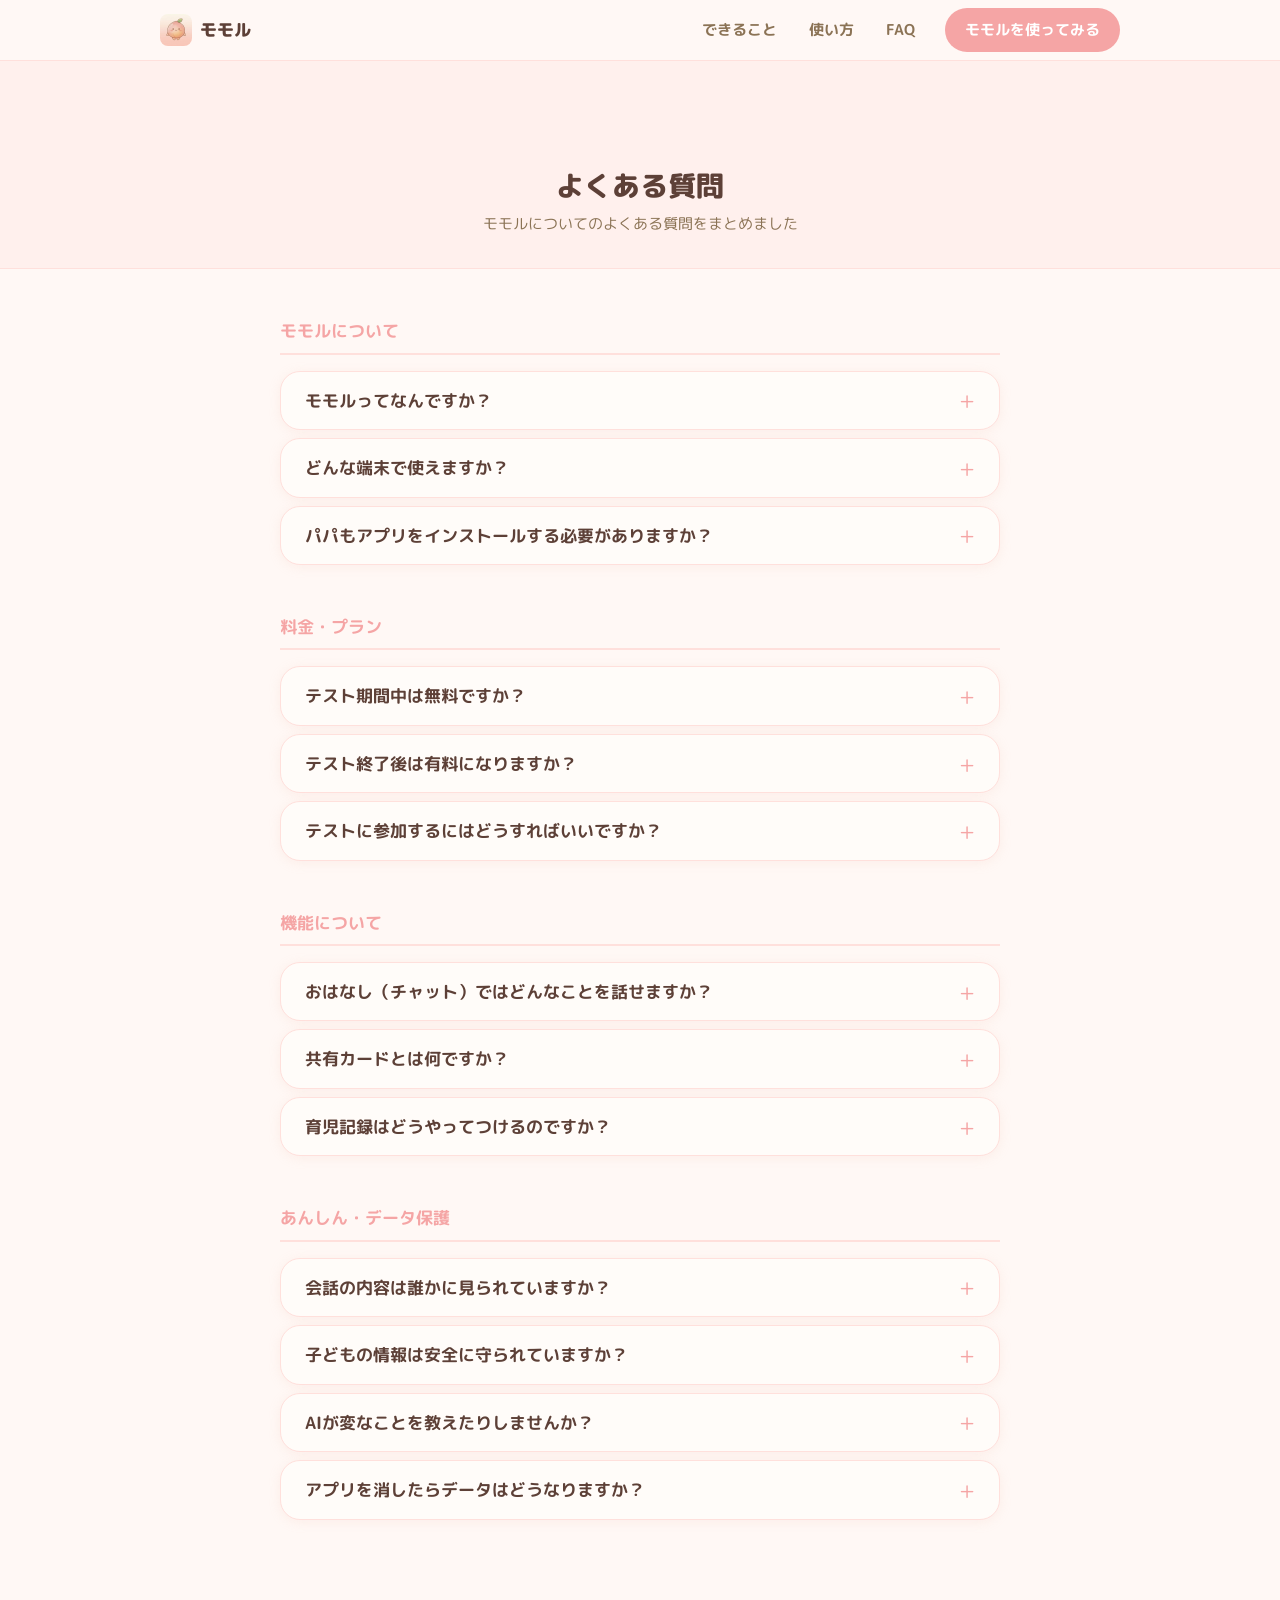
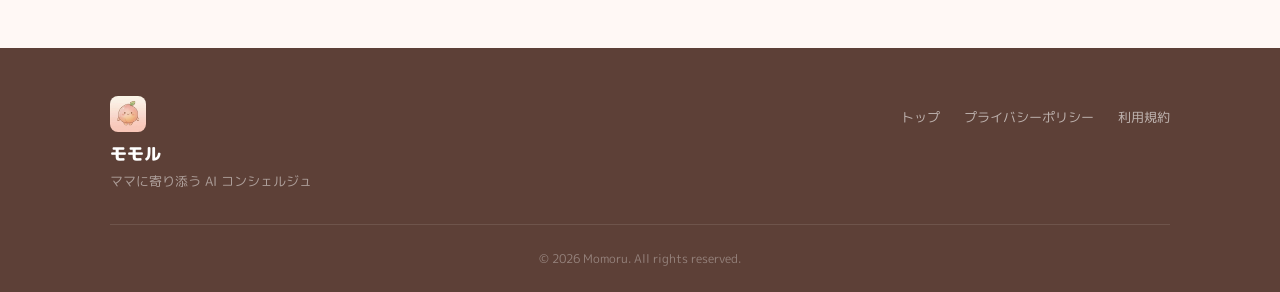
==== commit e1cbfa58: "fix: モモルって？句点削除・モモル画像追加・FAQ「アカウント・その他」エリア削除" ====
--- a/faq.html
+++ b/faq.html
@@ -196,30 +196,6 @@
       </div>
     </div>
 
-    <!-- カテゴリ: アカウント・その他 -->
-    <div class="faq-page-section">
-      <h2>アカウント・その他</h2>
-      <div class="faq-list">
-        <div class="faq-item">
-          <button class="faq-question" aria-expanded="false">
-            <span>機種変更のときにデータを引き継げますか？</span>
-            <span class="faq-toggle">+</span>
-          </button>
-          <div class="faq-answer">
-            <p>プロフィール、共有カード、育児記録などのサーバーデータは、新しい端末でアプリをインストールすれば引き継がれます。ただし、端末に保存されている会話履歴は引き継げませんのでご了承ください。</p>
-          </div>
-        </div>
-        <div class="faq-item">
-          <button class="faq-question" aria-expanded="false">
-            <span>退会・データ削除をしたいときは？</span>
-            <span class="faq-toggle">+</span>
-          </button>
-          <div class="faq-answer">
-            <p>アプリ内の「マイページ」から退会申請ができます。退会すると、サーバーに保存されたすべてのデータ（プロフィール、共有カード、育児記録など）が削除されます。削除後のデータは復元できませんのでご注意ください。</p>
-          </div>
-        </div>
-      </div>
-    </div>
 
   </div>
 
--- a/style.css
+++ b/style.css
@@ -430,7 +430,15 @@
   font-size: var(--text-subhead); /* 15px */
   color: var(--text-sub);
   line-height: 1.8; /* 本文は広めの行間 */
-  margin-bottom: var(--space-lg); /* 24px */
+  margin-bottom: var(--space-xl); /* 32px */
+}
+.about-momo-image {
+  text-align: center;
+}
+.about-momo-img {
+  width: clamp(180px, 28vw, 260px);
+  margin: 0 auto;
+  filter: drop-shadow(0 4px 16px rgba(245,165,165,0.25));
 }
 .about-tags {
   display: flex;
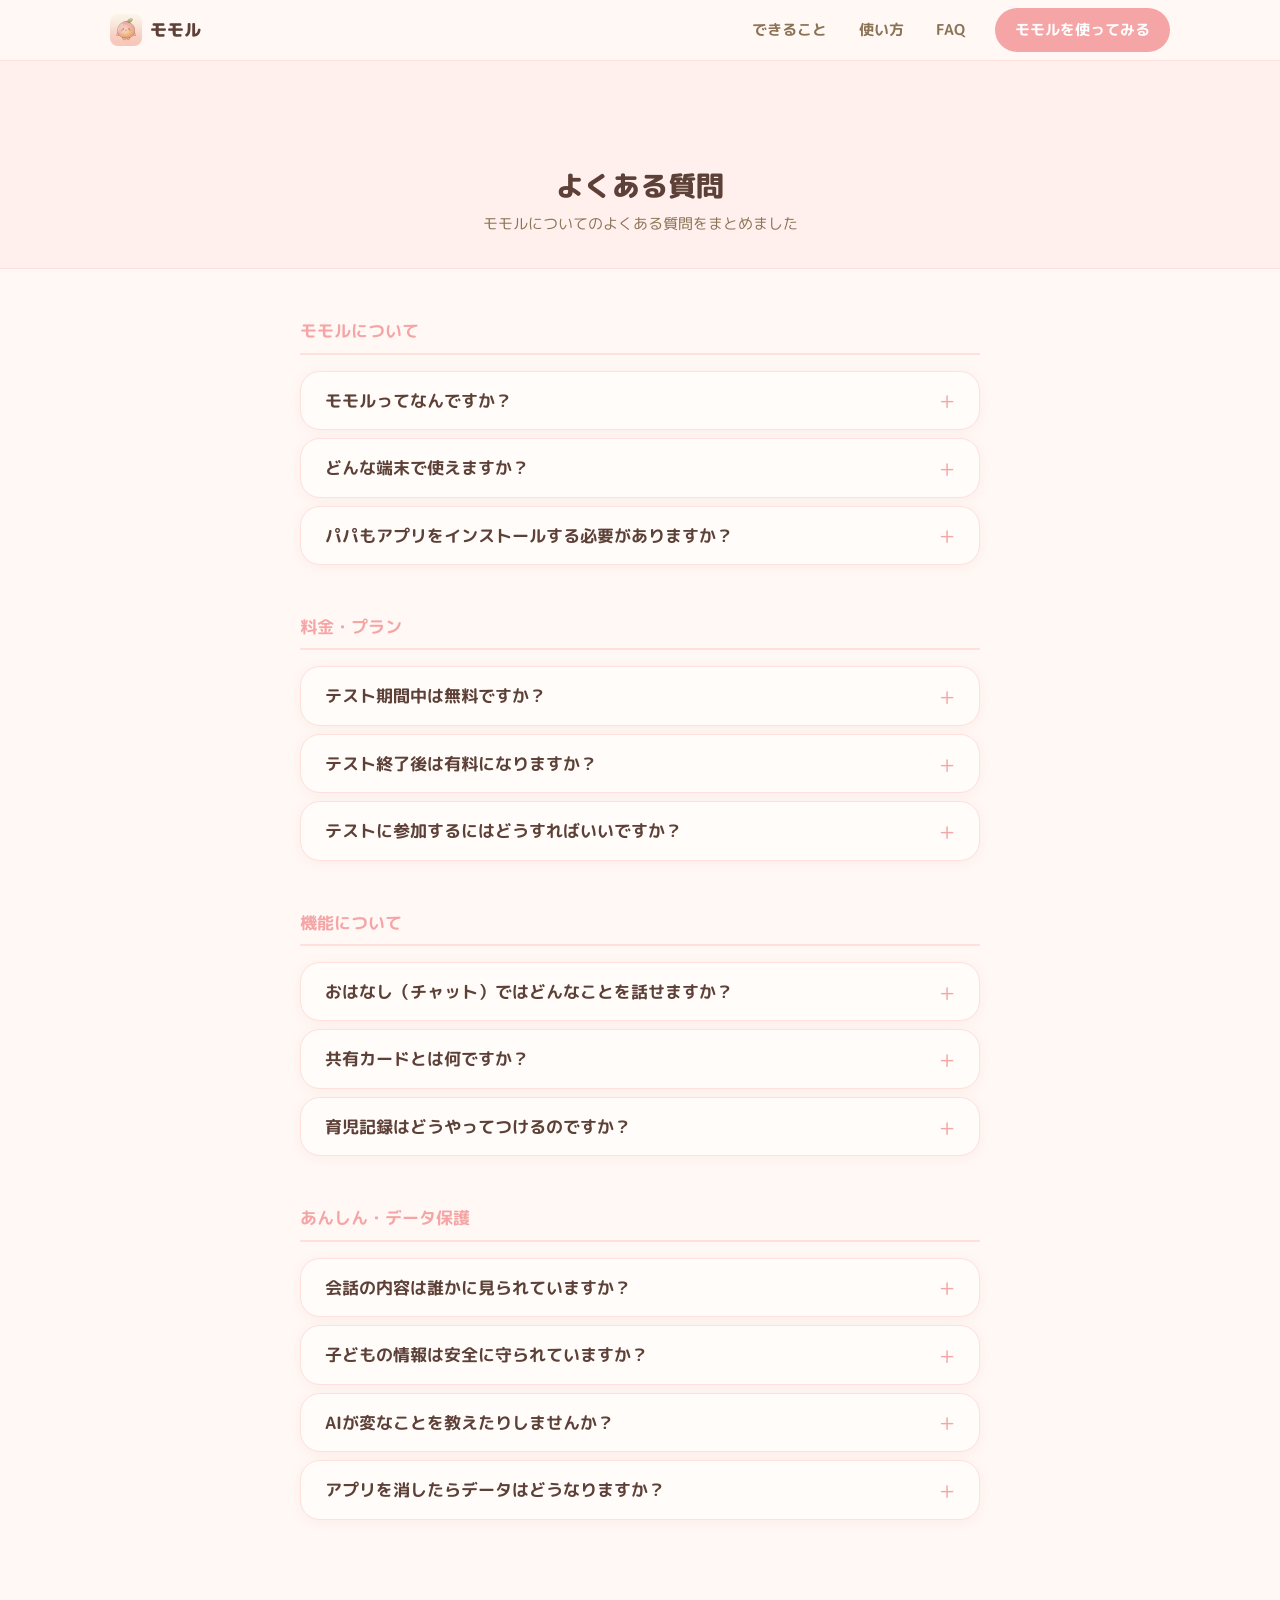
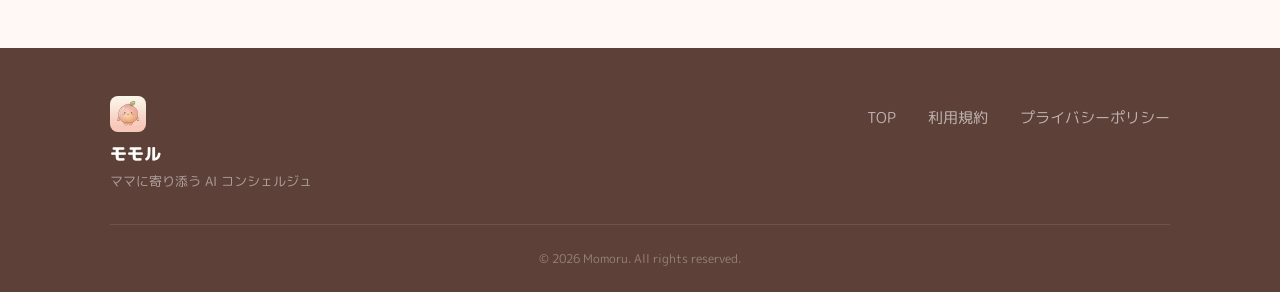
==== commit 17bde892: "fix: モバイル・PC・共通の5項目修正 ■スマホ - ヒーローのpadding-topを70px→100pxに拡大（テストユーザー募集中バッジ上の余白確保） - スマホモックアップを280px→2" ====
--- a/faq.html
+++ b/faq.html
@@ -16,16 +16,16 @@
   <!-- ナビバー（共通） -->
   <nav class="navbar" id="navbar">
     <div class="nav-inner">
-      <a href="index.html" class="nav-logo">
+      <a href="/" class="nav-logo">
         <img src="images/icon.png" alt="モモル" class="nav-logo-img">
         <span class="nav-logo-text">モモル</span>
       </a>
       <div class="nav-links">
-        <a href="index.html#features" class="nav-link">できること</a>
-        <a href="index.html#how-it-works" class="nav-link">使い方</a>
-        <a href="index.html#faq" class="nav-link">FAQ</a>
-      </div>
-      <a href="guide.html" class="nav-cta-btn">
+        <a href="/#features" class="nav-link">できること</a>
+        <a href="/#how-it-works" class="nav-link">使い方</a>
+        <a href="/#faq" class="nav-link">FAQ</a>
+      </div>
+      <a href="/guide" class="nav-cta-btn">
         モモルを使ってみる
       </a>
       <button class="nav-hamburger" id="hamburger" aria-label="メニューを開く">
@@ -33,10 +33,10 @@
       </button>
     </div>
     <div class="mobile-menu" id="mobileMenu">
-      <a href="index.html#features" class="mobile-link">できること</a>
-      <a href="index.html#how-it-works" class="mobile-link">使い方</a>
-      <a href="index.html#faq" class="mobile-link">FAQ</a>
-      <a href="guide.html" class="mobile-cta-btn">
+      <a href="/#features" class="mobile-link">できること</a>
+      <a href="/#how-it-works" class="mobile-link">使い方</a>
+      <a href="/#faq" class="mobile-link">FAQ</a>
+      <a href="/guide" class="mobile-cta-btn">
         モモルを使ってみる
       </a>
     </div>
@@ -163,7 +163,7 @@
             <span class="faq-toggle">+</span>
           </button>
           <div class="faq-answer">
-            <p>会話データは適切なセキュリティ対策のもと、安全に管理されています。運営チームが会話の中身を読むことはありません。詳しくは<a href="privacy.html" style="color: var(--primary); font-weight: 600;">プライバシーポリシー</a>をご確認ください。</p>
+            <p>会話データは適切なセキュリティ対策のもと、安全に管理されています。運営チームが会話の中身を読むことはありません。詳しくは<a href="/privacy" style="color: var(--primary); font-weight: 600;">プライバシーポリシー</a>をご確認ください。</p>
           </div>
         </div>
         <div class="faq-item">
@@ -172,7 +172,7 @@
             <span class="faq-toggle">+</span>
           </button>
           <div class="faq-answer">
-            <p>お子さまの情報は適切なセキュリティ対策のもと保存しており、第三者への提供は一切行いません。個人情報の取り扱いについては<a href="privacy.html" style="color: var(--primary); font-weight: 600;">プライバシーポリシー</a>に詳しく記載しています。</p>
+            <p>お子さまの情報は適切なセキュリティ対策のもと保存しており、第三者への提供は一切行いません。個人情報の取り扱いについては<a href="/privacy" style="color: var(--primary); font-weight: 600;">プライバシーポリシー</a>に詳しく記載しています。</p>
           </div>
         </div>
         <div class="faq-item">
@@ -209,9 +209,9 @@
           <p class="footer-brand-desc">ママに寄り添う AI コンシェルジュ</p>
         </div>
         <div class="footer-links">
-          <a href="index.html">トップ</a>
-          <a href="privacy.html">プライバシーポリシー</a>
-          <a href="terms.html">利用規約</a>
+          <a href="/">TOP</a>
+          <a href="/terms">利用規約</a>
+          <a href="/privacy">プライバシーポリシー</a>
         </div>
       </div>
       <div class="footer-bottom">
@@ -219,6 +219,11 @@
       </div>
     </div>
   </footer>
+
+  <!-- トップに戻るボタン -->
+  <button class="scroll-to-top" id="scrollToTop" aria-label="ページトップに戻る">
+    <svg viewBox="0 0 24 24"><polyline points="18 15 12 9 6 15"></polyline></svg>
+  </button>
 
   <script src="script.js"></script>
 </body>
--- a/style.css
+++ b/style.css
@@ -493,8 +493,8 @@
 }
 
 .feature-img-wrap {
-  width: 90px;
-  height: 90px;
+  width: 110px;
+  height: 110px;
   margin: 0 auto var(--space-md); /* 16px */
   display: flex;
   align-items: center;
@@ -1083,6 +1083,192 @@
   margin-top: var(--space-2xl); /* 48px */
 }
 
+/* ============ トップに戻るボタン ============ */
+.scroll-to-top {
+  position: fixed;
+  bottom: 24px;
+  right: 20px;
+  z-index: 999;
+  width: 44px;
+  height: 44px;
+  background: var(--primary);
+  color: #fff;
+  border: none;
+  border-radius: 50%;
+  box-shadow: 0 4px 16px rgba(245,165,165,0.4);
+  cursor: pointer;
+  display: flex;
+  align-items: center;
+  justify-content: center;
+  opacity: 0;
+  visibility: hidden;
+  transform: translateY(10px);
+  transition: opacity 0.3s, visibility 0.3s, transform 0.3s, background 0.2s;
+}
+.scroll-to-top.visible {
+  opacity: 1;
+  visibility: visible;
+  transform: translateY(0);
+}
+.scroll-to-top:hover {
+  background: var(--primary-dark);
+}
+.scroll-to-top svg {
+  width: 20px;
+  height: 20px;
+  fill: none;
+  stroke: #fff;
+  stroke-width: 2.5;
+  stroke-linecap: round;
+  stroke-linejoin: round;
+}
+
+/* ============ 目次（利用規約・プライバシーポリシー） ============ */
+.legal-toc {
+  background: var(--bg-card);
+  border: 1.5px solid var(--border);
+  border-radius: var(--r-lg);
+  padding: var(--space-md) var(--space-lg);
+  margin-bottom: var(--space-lg);
+}
+.legal-toc-title {
+  font-size: var(--text-headline);
+  font-weight: 700;
+  color: var(--text);
+  margin-bottom: var(--space-sm);
+}
+.legal-toc-list {
+  list-style: none;
+  padding: 0;
+  margin: 0;
+  display: flex;
+  flex-direction: column;
+  gap: 2px;
+}
+.legal-toc-list li a {
+  display: block;
+  padding: 4px 0;
+  font-size: var(--text-subhead);
+  color: var(--primary);
+  font-weight: 500;
+  transition: color 0.2s;
+  min-height: var(--touch-target);
+  line-height: var(--touch-target);
+}
+.legal-toc-list li a:hover {
+  color: var(--primary-dark);
+}
+
+/* ============ デスクトップ専用（PC版の見栄え改善） ============ */
+@media (min-width: 901px) {
+  /* コンテンツ最大幅を広げる */
+  :root {
+    --max-width: 1100px;
+  }
+
+  /* ヒーローのモックアップを大きく */
+  .phone-frame {
+    width: 280px;
+  }
+  .hero-momo-side-img {
+    width: 140px;
+  }
+
+  /* 装飾イラストを中央エリアに寄せる */
+  .deco-cloud-tl { left: 10%; }
+  .deco-cloud-tr { right: 10%; }
+  .deco-cloud-bl { left: 12%; }
+  .deco-cloud-br { right: 10%; }
+  .deco-star-tl  { left: 16%; }
+  .deco-star-tr  { right: 18%; }
+  .deco-star-ml  { left: 12%; }
+  .deco-star-mr  { right: 14%; }
+  .deco-star-bl  { left: 15%; }
+  .deco-star-br  { right: 16%; }
+  .deco-berry    { left: 10%; }
+  .deco-flower   { right: 10%; }
+  .deco-leaf-l   { left: 8%; }
+  .deco-leaf-r   { right: 8%; }
+
+  /* CTAセクション装飾も中央寄せ */
+  .cta-deco-star-l  { left: 12%; }
+  .cta-deco-star-r  { right: 12%; }
+  .cta-deco-heart-l { left: 14%; }
+  .cta-deco-heart-r { right: 12%; }
+  .cta-deco-cloud-l { left: 8%; }
+  .cta-deco-cloud-r { right: 8%; }
+
+  /* aboutセクション: イラストを大きく */
+  .about-img {
+    width: clamp(180px, 24vw, 240px);
+  }
+  .about-momo-img {
+    width: clamp(220px, 30vw, 300px);
+  }
+
+  /* できること: カードのパディングとイラストを拡大 */
+  .features-grid {
+    gap: var(--space-xl); /* 32px */
+  }
+  .feature-card {
+    padding: var(--space-2xl) var(--space-xl); /* 48px 32px */
+  }
+  .feature-img-wrap {
+    width: 130px;
+    height: 130px;
+    margin-bottom: var(--space-lg); /* 24px */
+  }
+  .feature-title {
+    font-size: var(--text-title3); /* 20px */
+    margin-bottom: var(--space-sm); /* 12px */
+  }
+  .feature-desc {
+    font-size: var(--text-body); /* 17px */
+  }
+
+  /* 使い方: ステップカードを広く */
+  .steps-grid {
+    gap: var(--space-sm); /* 12px（矢印含む） */
+  }
+  .step-card {
+    max-width: 300px;
+    padding: var(--space-2xl) var(--space-lg); /* 48px 24px */
+  }
+  .step-img-wrap {
+    width: 88px;
+    height: 88px;
+    margin-bottom: var(--space-md); /* 16px */
+  }
+  .step-title {
+    font-size: var(--text-title3); /* 20px */
+  }
+  .step-desc {
+    font-size: var(--text-body); /* 17px */
+  }
+  .step-arrow {
+    font-size: 26px;
+    padding: 0 14px;
+  }
+
+  /* FAQ: 幅を広げる */
+  .faq-list {
+    max-width: 820px;
+  }
+
+  /* フッター: リンク間隔を広げる */
+  .footer-links {
+    gap: var(--space-xs) var(--space-xl); /* 8px 32px */
+  }
+  .footer-links a {
+    font-size: var(--text-subhead); /* 15px */
+  }
+
+  /* ガイドページ: カード幅を制限 */
+  .subpage-content {
+    max-width: 720px;
+  }
+}
+
 /* ============ レスポンシブ ============ */
 @media (max-width: 900px) {
   .features-grid { grid-template-columns: 1fr; }
@@ -1100,7 +1286,17 @@
   .nav-cta-btn { display: none; }
   .nav-hamburger { display: flex; }
 
-  .hero { padding: 70px var(--page-margin) var(--space-md); }
+  .hero { padding: 100px var(--page-margin) var(--space-md); min-height: auto; }
+
+  /* セクション余白縮小 */
+  .about { padding: var(--space-3xl) 0; }
+  .features { padding: var(--space-3xl) 0; }
+  .how-it-works { padding: var(--space-3xl) 0; }
+  .faq { padding: var(--space-3xl) 0; }
+  .cta { padding: var(--space-3xl) 0; }
+
+  /* モックアップ余白縮小 */
+  .hero-mockup-wrap { margin-top: var(--space-md); }
 
   .features-grid { grid-template-columns: 1fr; gap: var(--space-sm); }
   .testimonials-grid { grid-template-columns: 1fr; gap: var(--space-sm); }
@@ -1111,7 +1307,8 @@
   .deco-leaf-l, .deco-leaf-r { width: 60px; }
 
   .footer-top { flex-direction: column; gap: var(--space-lg); }
-  .footer-links { margin-left: 0; }
+  .footer-links { margin-left: 0; flex-direction: column; gap: 0; }
+  .footer-links a { min-height: var(--touch-target); display: flex; align-items: center; }
 
   /* モバイルでのフォントサイズ調整 */
   .section-title { margin-bottom: var(--space-xl); }
@@ -1166,6 +1363,21 @@
   z-index: 10;
 }
 
+/* スクリーンショット版フレーム */
+.phone-frame-screenshot {
+  border-radius: 32px;
+}
+
+.phone-frame-screenshot::before {
+  display: none;
+}
+
+.phone-screenshot-img {
+  width: 100%;
+  height: auto;
+  display: block;
+}
+
 .phone-screen {
   background: #FDF6F0;
   display: flex;
@@ -1406,9 +1618,13 @@
 }
 
 /* モバイル対応 */
+@media (max-width: 768px) {
+  .phone-frame { width: 220px; }
+  .phone-screen { min-height: 300px; }
+}
 @media (max-width: 480px) {
-  .phone-frame { width: 200px; }
-  .phone-screen { min-height: 360px; }
-  .hero-momo-side-img { width: 90px; }
-  .hero-momo-side { right: -30px; bottom: -8px; }
-}
+  .phone-frame { width: 220px; }
+  .phone-screen { min-height: 300px; }
+  .hero-momo-side-img { width: 100px; }
+  .hero-momo-side { right: -36px; bottom: -8px; }
+}
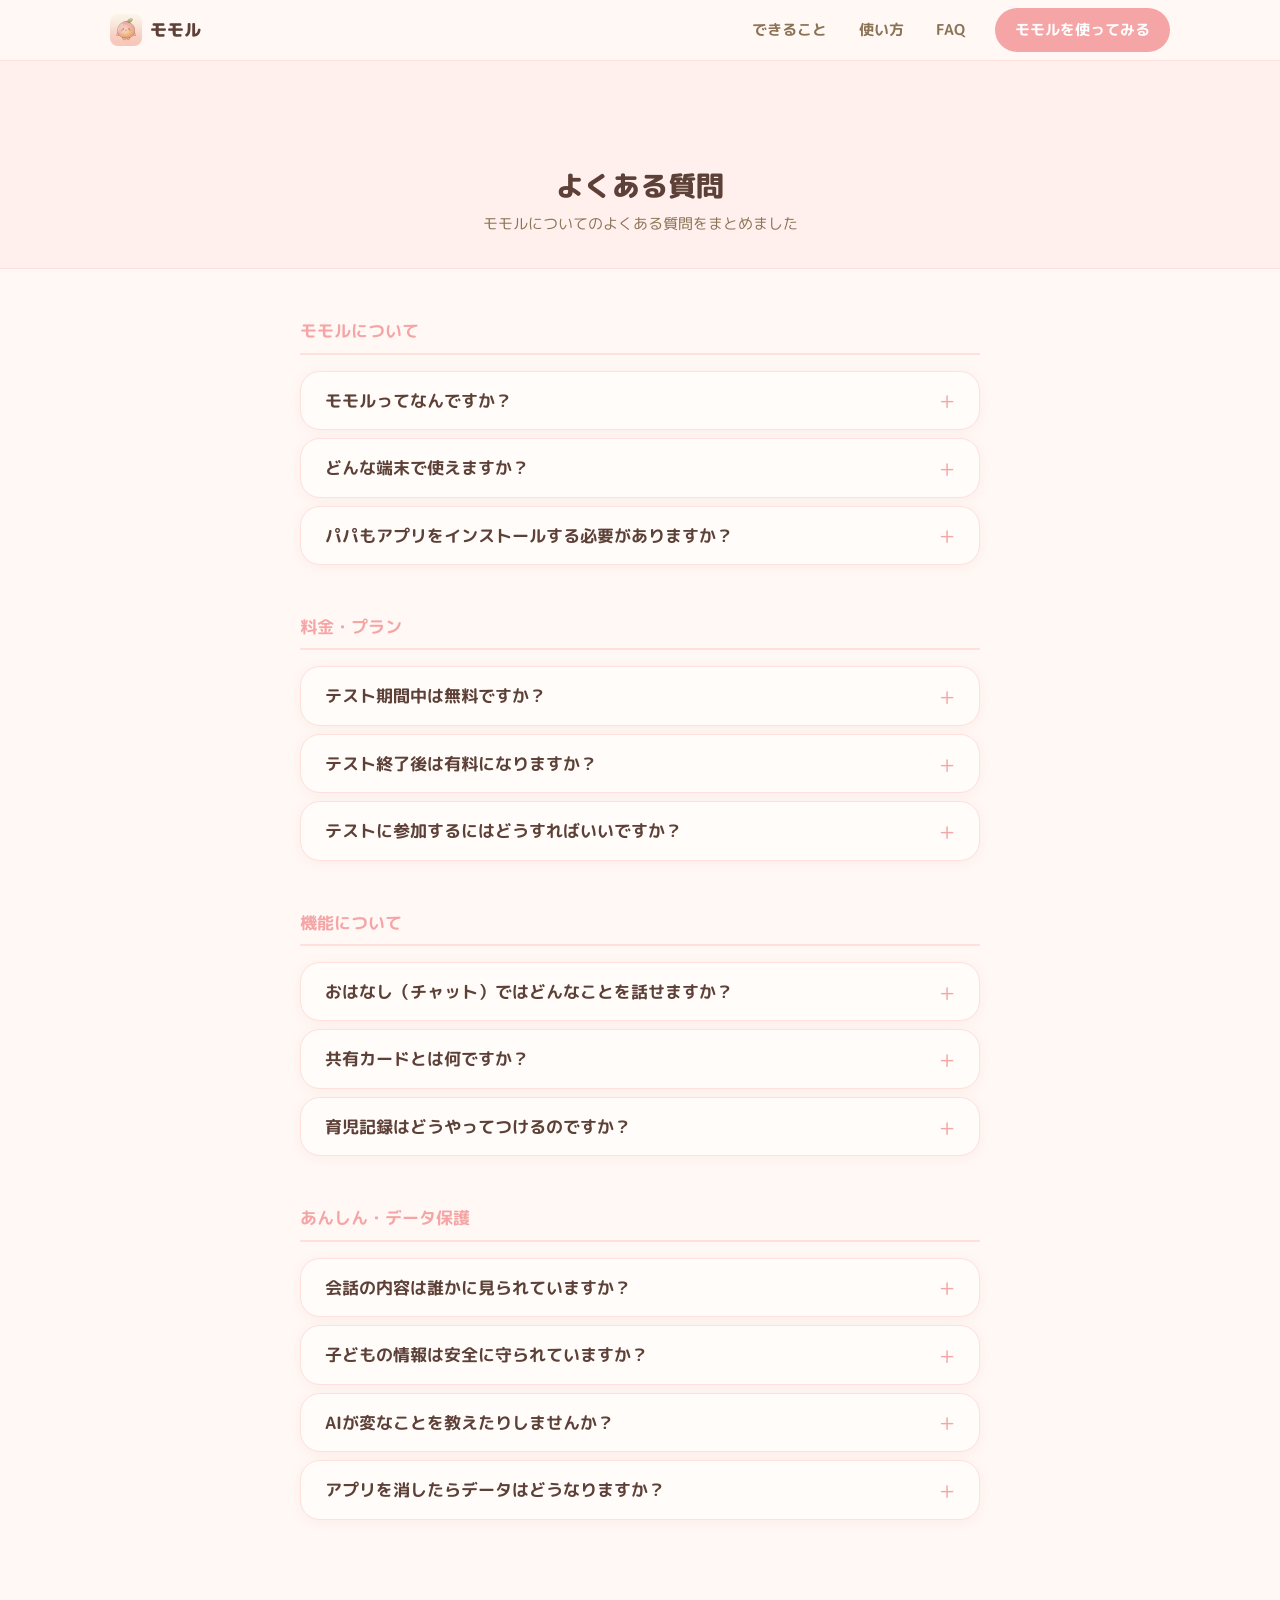
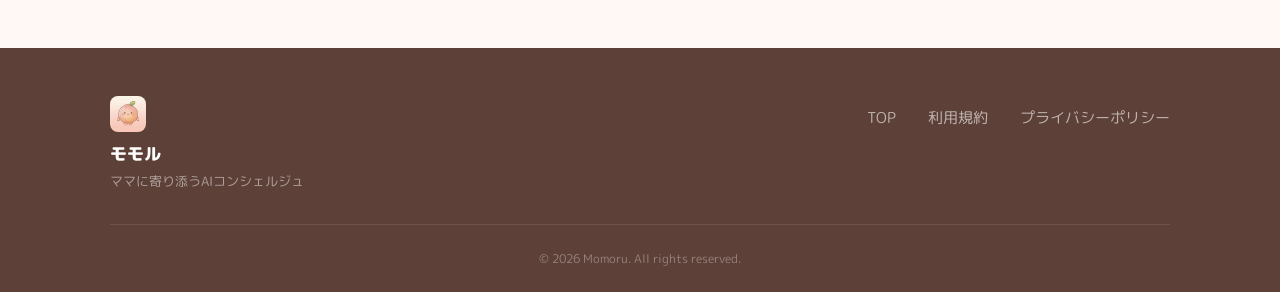
==== commit 236d85bd: "fix: 「ママに寄り添う AI コンシェルジュ」のAI前後の空白を削除" ====
--- a/faq.html
+++ b/faq.html
@@ -206,7 +206,7 @@
         <div class="footer-brand">
           <img src="images/icon.png" alt="モモル" class="footer-logo">
           <span class="footer-brand-name">モモル</span>
-          <p class="footer-brand-desc">ママに寄り添う AI コンシェルジュ</p>
+          <p class="footer-brand-desc">ママに寄り添うAIコンシェルジュ</p>
         </div>
         <div class="footer-links">
           <a href="/">TOP</a>
--- a/style.css
+++ b/style.css
@@ -1128,14 +1128,14 @@
   background: var(--bg-card);
   border: 1.5px solid var(--border);
   border-radius: var(--r-lg);
-  padding: var(--space-md) var(--space-lg);
-  margin-bottom: var(--space-lg);
+  padding: var(--space-sm) var(--space-md);
+  margin-bottom: var(--space-md);
 }
 .legal-toc-title {
   font-size: var(--text-headline);
   font-weight: 700;
   color: var(--text);
-  margin-bottom: var(--space-sm);
+  margin-bottom: var(--space-xs);
 }
 .legal-toc-list {
   list-style: none;
@@ -1143,17 +1143,17 @@
   margin: 0;
   display: flex;
   flex-direction: column;
-  gap: 2px;
+  gap: 0;
 }
 .legal-toc-list li a {
   display: block;
-  padding: 4px 0;
+  padding: 3px 0;
   font-size: var(--text-subhead);
   color: var(--primary);
   font-weight: 500;
   transition: color 0.2s;
-  min-height: var(--touch-target);
-  line-height: var(--touch-target);
+  min-height: 36px;
+  line-height: 1.5;
 }
 .legal-toc-list li a:hover {
   color: var(--primary-dark);
@@ -1164,6 +1164,39 @@
   /* コンテンツ最大幅を広げる */
   :root {
     --max-width: 1100px;
+  }
+
+  /* ============ ヒーロー2カラムレイアウト（PC版） ============ */
+  .hero {
+    min-height: 100dvh;
+    align-items: center;
+    justify-content: center;
+  }
+
+  .hero-inner-2col {
+    flex-direction: row;
+    align-items: center;
+    justify-content: center;
+    text-align: left;
+    max-width: 900px;
+    gap: var(--space-3xl); /* 64px */
+    width: 100%;
+    margin: 0 auto;
+  }
+
+  .hero-col-left {
+    flex: 0 0 auto;
+  }
+
+  .hero-col-left .hero-mockup-wrap {
+    margin-top: 0;
+  }
+
+  .hero-col-right {
+    flex: 1;
+    display: flex;
+    flex-direction: column;
+    align-items: flex-start;
   }
 
   /* ヒーローのモックアップを大きく */
@@ -1288,6 +1321,10 @@
 
   .hero { padding: 100px var(--page-margin) var(--space-md); min-height: auto; }
 
+  /* モバイルではテキスト→モックアップの順に */
+  .hero-col-left { order: 2; }
+  .hero-col-right { order: 1; text-align: center; align-items: center; }
+
   /* セクション余白縮小 */
   .about { padding: var(--space-3xl) 0; }
   .features { padding: var(--space-3xl) 0; }
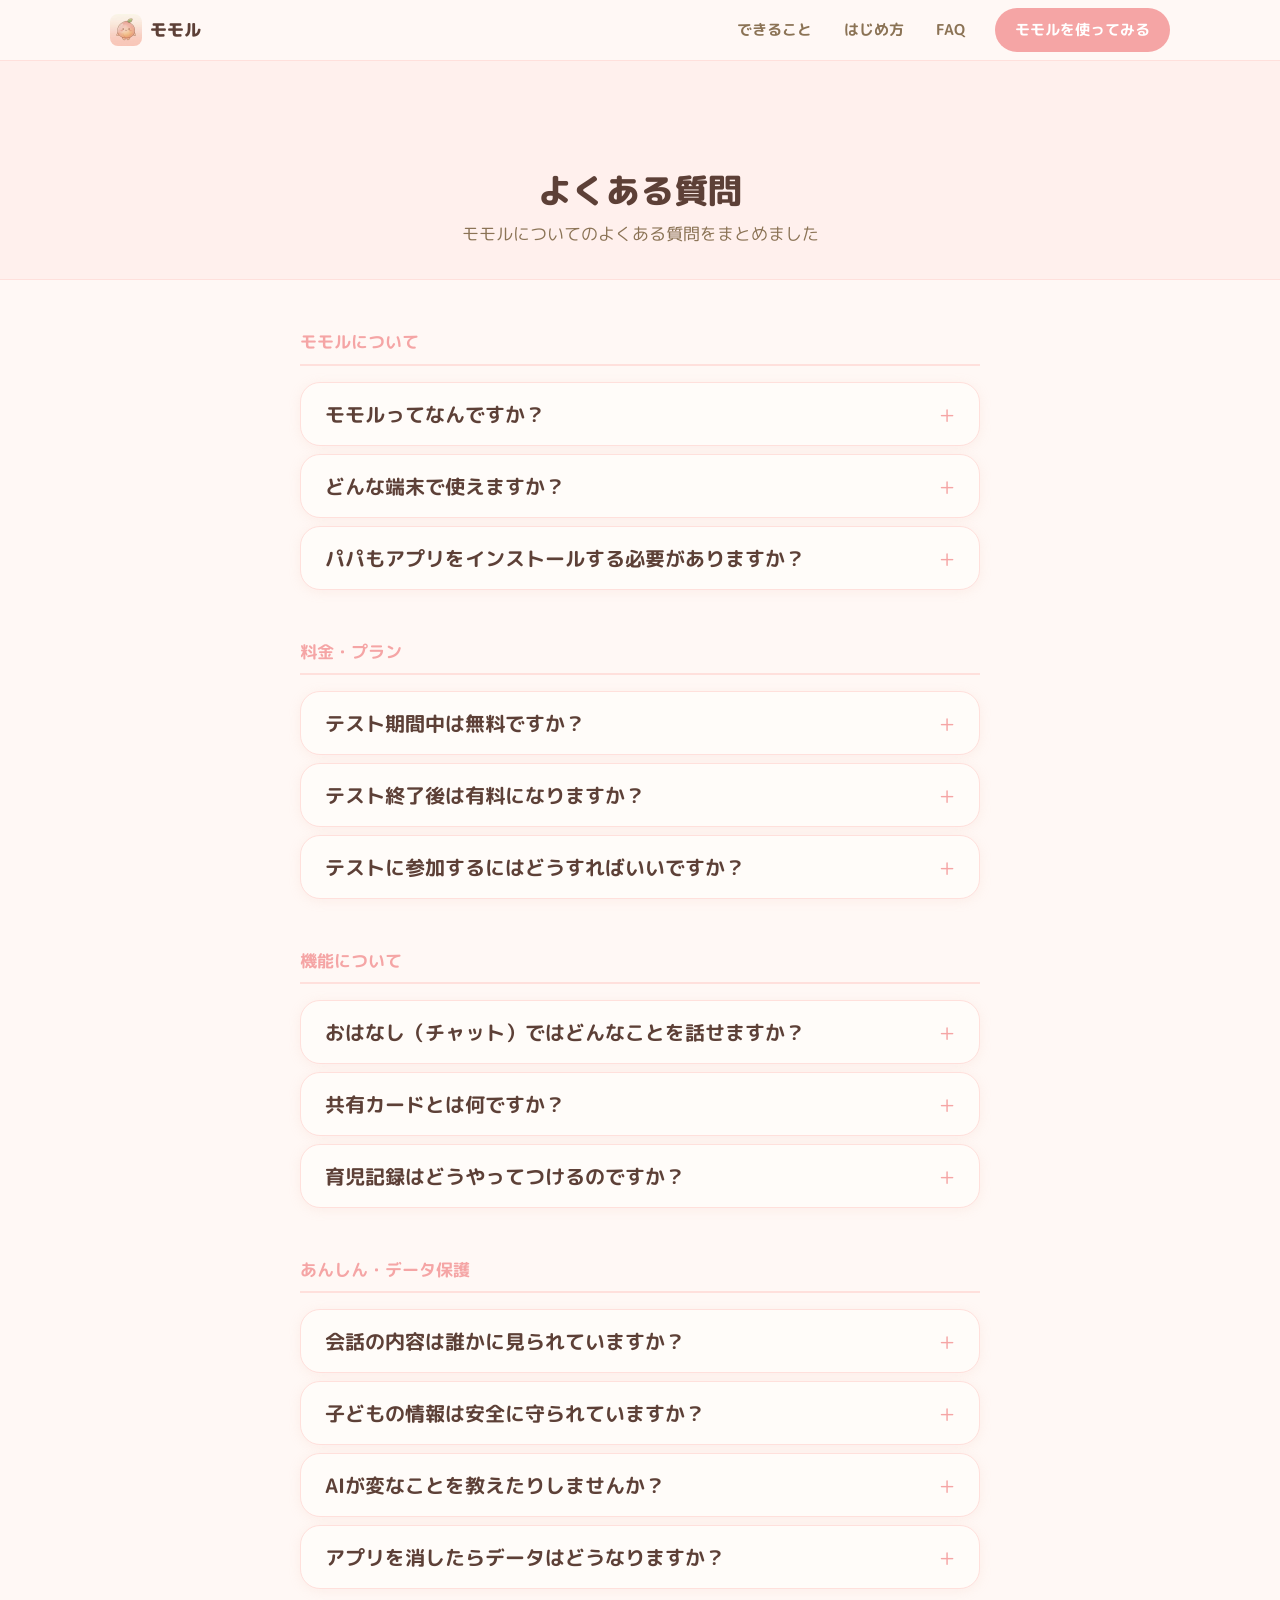
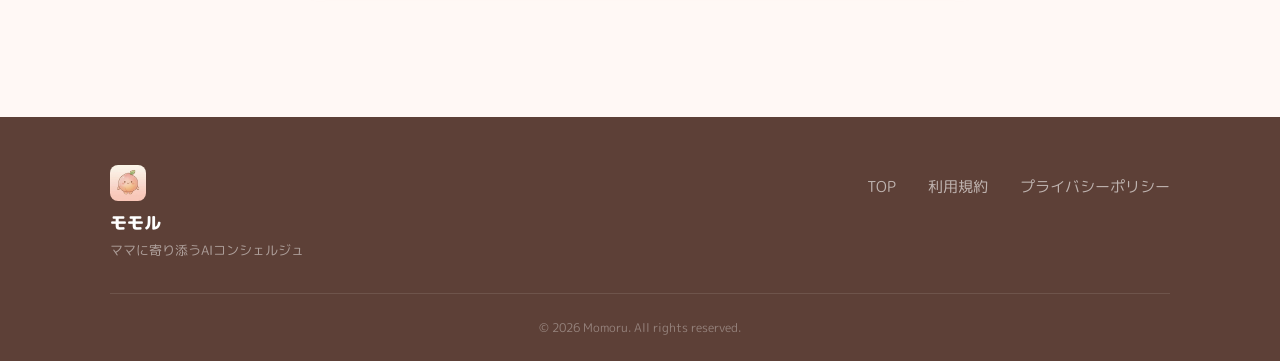
==== commit 0b67ac33: "PC版タイポグラフィ改善・ナビ統一・FAQ複数開閉対応 - PC版フォントサイズ拡大（FV/about/features/steps/FAQ/CTA/guide全セクション） - テストユーザー募集中" ====
--- a/faq.html
+++ b/faq.html
@@ -22,7 +22,7 @@
       </a>
       <div class="nav-links">
         <a href="/#features" class="nav-link">できること</a>
-        <a href="/#how-it-works" class="nav-link">使い方</a>
+        <a href="/#how-it-works" class="nav-link">はじめ方</a>
         <a href="/#faq" class="nav-link">FAQ</a>
       </div>
       <a href="/guide" class="nav-cta-btn">
@@ -34,7 +34,7 @@
     </div>
     <div class="mobile-menu" id="mobileMenu">
       <a href="/#features" class="mobile-link">できること</a>
-      <a href="/#how-it-works" class="mobile-link">使い方</a>
+      <a href="/#how-it-works" class="mobile-link">はじめ方</a>
       <a href="/#faq" class="mobile-link">FAQ</a>
       <a href="/guide" class="mobile-cta-btn">
         モモルを使ってみる
--- a/style.css
+++ b/style.css
@@ -97,6 +97,7 @@
 }
 img { max-width: 100%; height: auto; display: block; }
 a { text-decoration: none; color: inherit; }
+.pc-br { display: none; } /* PC版のみ表示される改行 */
 
 /* ============ ナビバー（全ページ共通） ============ */
 .navbar {
@@ -606,6 +607,26 @@
   transition: color 0.2s;
 }
 .steps-guide-link:hover { color: var(--primary-dark); }
+
+/* くわしいはじめかたボタン（ベーススタイル） */
+.steps-guide-btn {
+  display: inline-flex;
+  align-items: center;
+  padding: 0 32px;
+  height: 48px;
+  background: var(--primary);
+  color: #fff;
+  border-radius: var(--r-pill);
+  font-size: var(--text-subhead); /* 15px */
+  font-weight: 800;
+  box-shadow: 0 6px 24px rgba(245,165,165,0.4);
+  transition: background 0.2s, transform 0.15s, box-shadow 0.2s;
+}
+.steps-guide-btn:hover {
+  background: var(--primary-dark);
+  transform: translateY(-2px);
+  box-shadow: 0 10px 32px rgba(245,165,165,0.5);
+}
 
 /* ============ テスターの声 ============ */
 .testimonials {
@@ -1166,6 +1187,9 @@
     --max-width: 1100px;
   }
 
+  /* PC版の改行を表示 */
+  .pc-br { display: inline; }
+
   /* ============ ヒーロー2カラムレイアウト（PC版） ============ */
   .hero {
     min-height: 100dvh;
@@ -1205,6 +1229,22 @@
   }
   .hero-momo-side-img {
     width: 140px;
+  }
+
+  /* ヒーローテキストサイズ拡大 */
+  .hero-label {
+    font-size: 24px;
+  }
+  .hero-catch {
+    font-size: 28px;
+  }
+  .hero-target {
+    font-size: 18px;
+  }
+  .hero-test-badge {
+    font-size: 16px;
+    padding: 8px 24px;
+    margin-top: var(--space-xs);
   }
 
   /* 装飾イラストを中央エリアに寄せる */
@@ -1231,6 +1271,25 @@
   .cta-deco-cloud-l { left: 8%; }
   .cta-deco-cloud-r { right: 8%; }
 
+  /* セクション共通: ラベルとタイトルを拡大 */
+  .section-label {
+    font-size: 16px;
+  }
+  .section-title {
+    font-size: 36px;
+  }
+
+  /* aboutセクション: テキスト拡大 */
+  .about-title {
+    font-size: 36px;
+  }
+  .about-desc {
+    font-size: 18px;
+    max-width: 700px;
+    margin-left: auto;
+    margin-right: auto;
+  }
+
   /* aboutセクション: イラストを大きく */
   .about-img {
     width: clamp(180px, 24vw, 240px);
@@ -1252,11 +1311,11 @@
     margin-bottom: var(--space-lg); /* 24px */
   }
   .feature-title {
-    font-size: var(--text-title3); /* 20px */
+    font-size: 22px;
     margin-bottom: var(--space-sm); /* 12px */
   }
   .feature-desc {
-    font-size: var(--text-body); /* 17px */
+    font-size: 18px;
   }
 
   /* 使い方: ステップカードを広く */
@@ -1273,19 +1332,80 @@
     margin-bottom: var(--space-md); /* 16px */
   }
   .step-title {
-    font-size: var(--text-title3); /* 20px */
+    font-size: 22px;
   }
   .step-desc {
-    font-size: var(--text-body); /* 17px */
+    font-size: 18px;
+  }
+
+  /* 「くわしいはじめかたを見る」ボタン化 */
+  .steps-guide-btn {
+    display: inline-flex;
+    align-items: center;
+    gap: 10px;
+    padding: 0 40px;
+    height: 52px;
+    background: var(--primary);
+    color: #fff;
+    border-radius: var(--r-pill);
+    font-size: 18px;
+    font-weight: 800;
+    box-shadow: 0 6px 24px rgba(245,165,165,0.4);
+    transition: background 0.2s, transform 0.15s, box-shadow 0.2s;
+  }
+  .steps-guide-btn:hover {
+    background: var(--primary-dark);
+    transform: translateY(-2px);
+    box-shadow: 0 10px 32px rgba(245,165,165,0.5);
   }
   .step-arrow {
     font-size: 26px;
     padding: 0 14px;
   }
 
-  /* FAQ: 幅を広げる */
+  /* FAQ: 幅を広げる＋テキスト拡大 */
   .faq-list {
     max-width: 820px;
+  }
+  .faq-question {
+    font-size: 20px;
+  }
+  .faq-answer p {
+    font-size: 17px;
+  }
+
+  /* CTAセクション: テキスト拡大 */
+  .cta-title {
+    font-size: 40px;
+  }
+  .cta-badge {
+    font-size: 16px;
+    padding: 8px 22px;
+  }
+  .cta-btn {
+    font-size: 22px;
+    height: 64px;
+    padding: 0 52px;
+  }
+
+  /* ガイドページ: テキスト拡大 */
+  .subpage-hero h1 {
+    font-size: 34px;
+  }
+  .subpage-hero p {
+    font-size: 17px;
+  }
+  .guide-step h3 {
+    font-size: 24px;
+  }
+  .guide-step p {
+    font-size: 17px;
+  }
+  .guide-help h3 {
+    font-size: 24px;
+  }
+  .guide-help p {
+    font-size: 17px;
   }
 
   /* フッター: リンク間隔を広げる */
